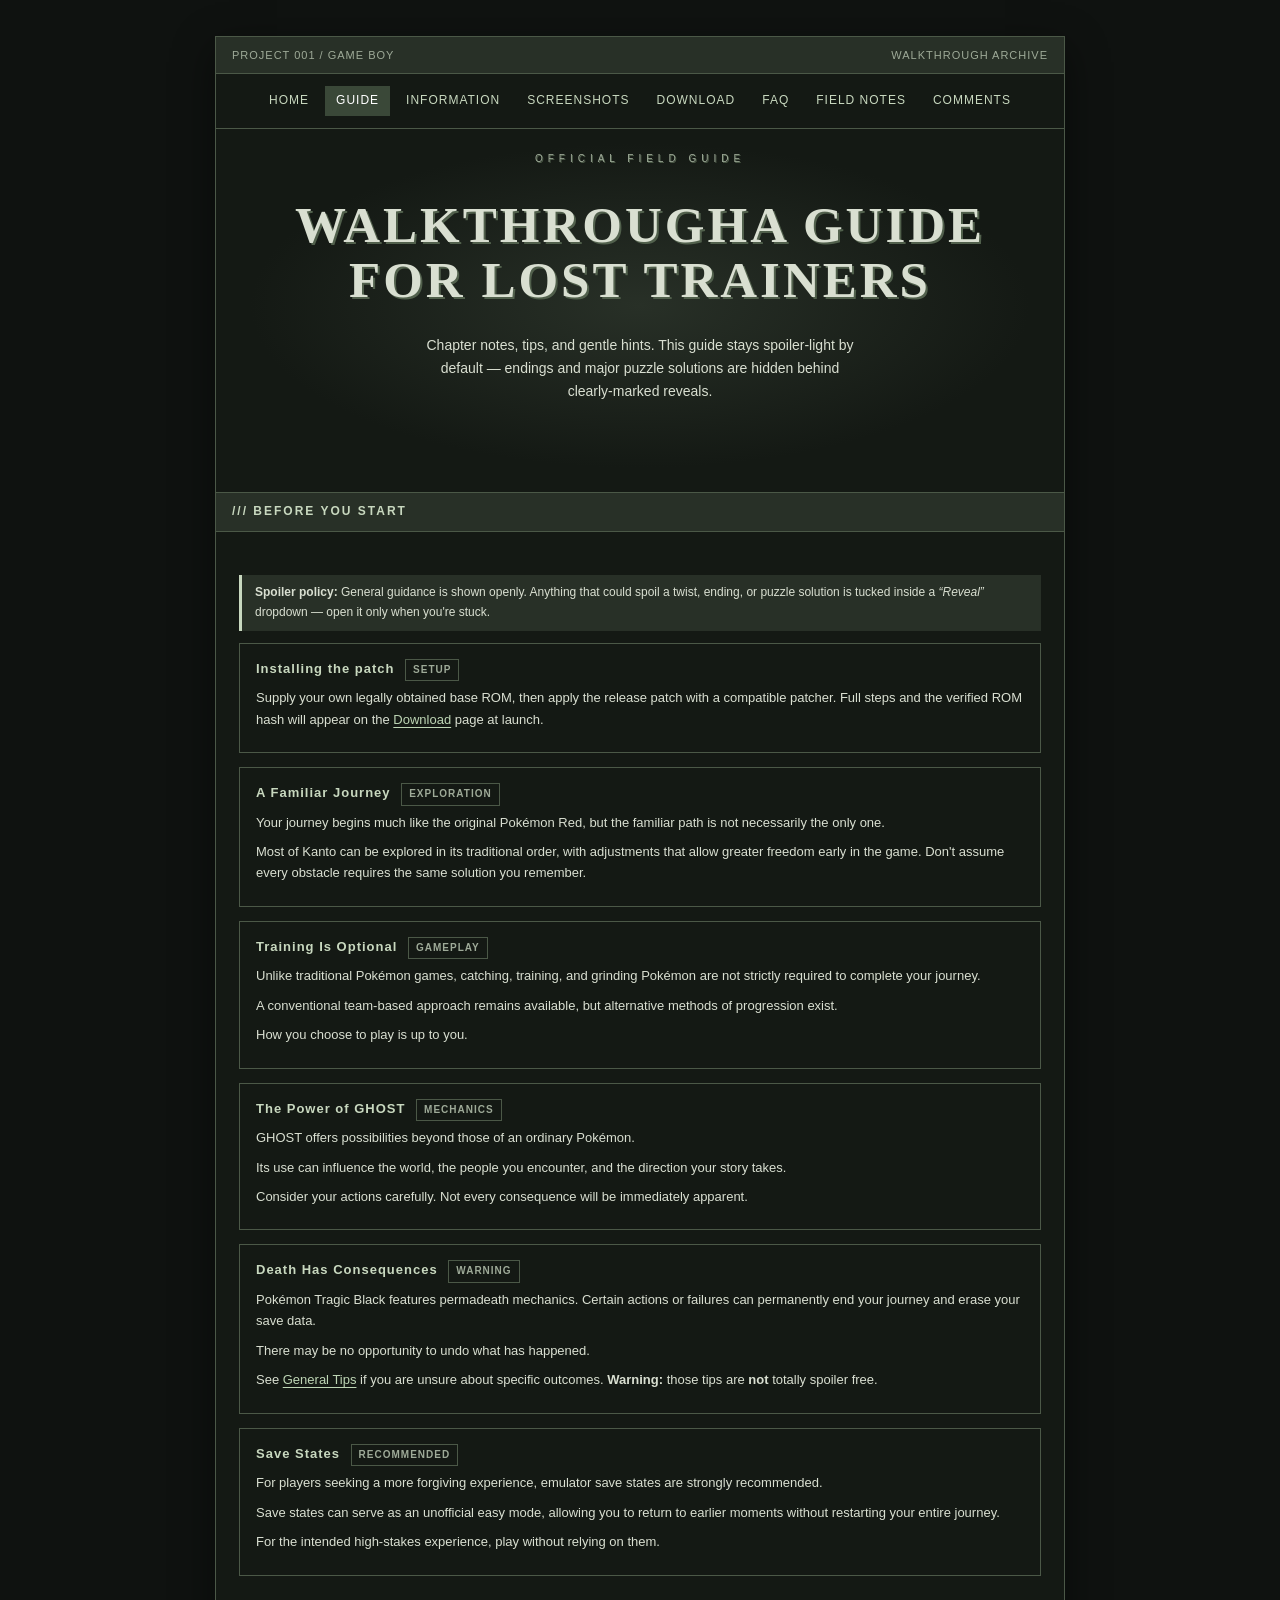
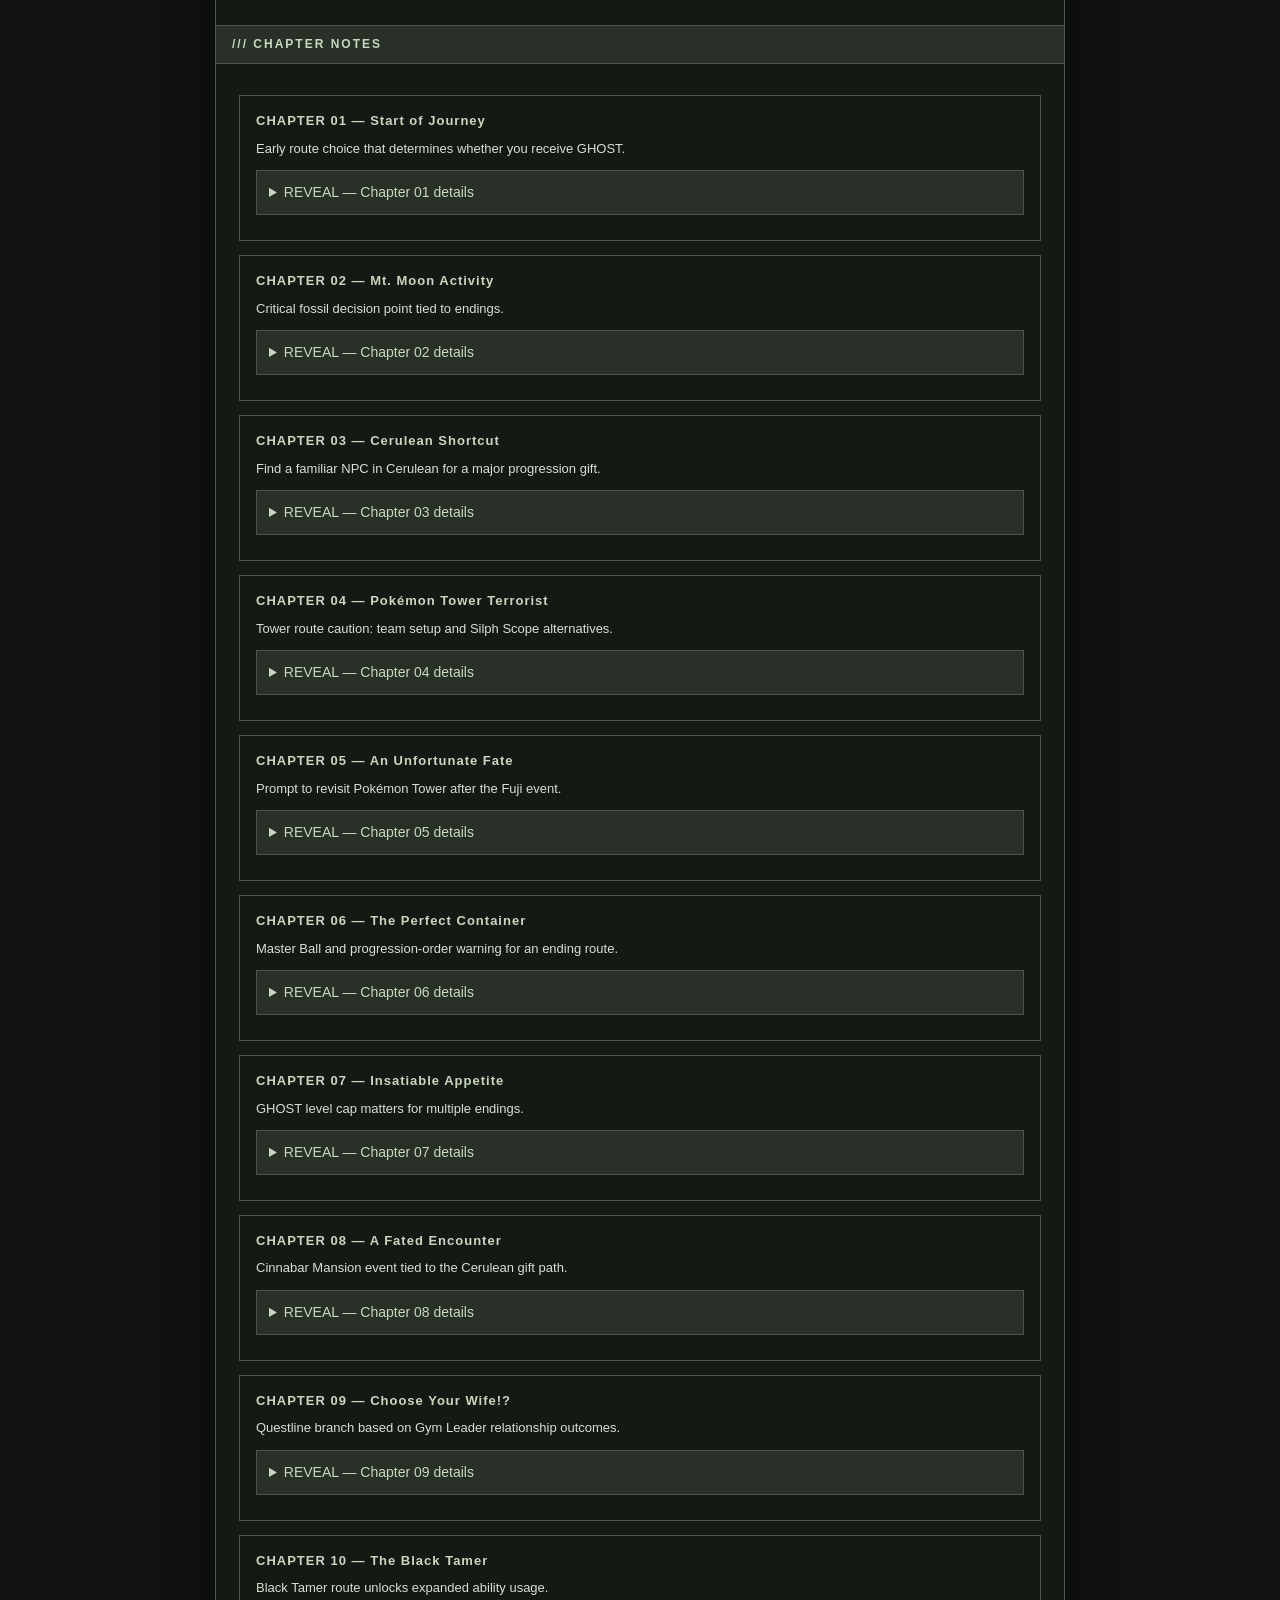
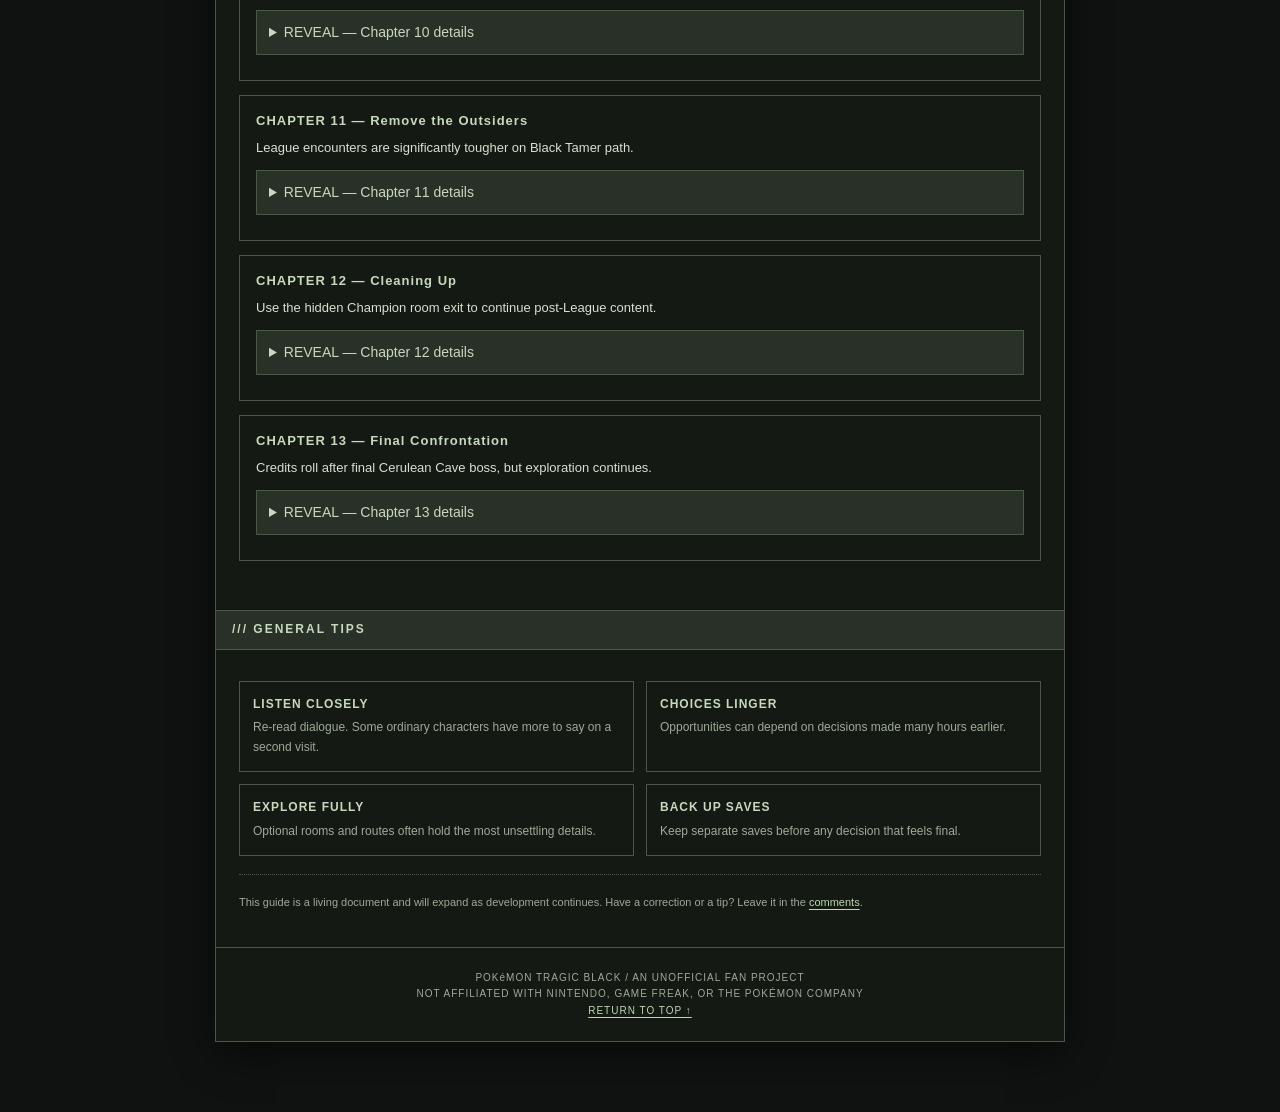
==== guide.html @ a32baa91 "Restore spoiler-tab structure in chapter notes - Keep chapter titles and brief summaries visible - M" ====
<!doctype html>
<html lang="en">
<head>
  <meta charset="utf-8">
  <meta name="viewport" content="width=device-width, initial-scale=1">
  <title>Guide — Pokémon Tragic Black</title>
  <meta name="description" content="Walkthrough and guide for Pokémon Tragic Black — The Creepy Pasta Expansion. Spoiler-light chapter notes, tips, and puzzle hints.">
  <meta name="color-scheme" content="dark">

  <!-- Open Graph / social share -->
  <meta property="og:type" content="article">
  <meta property="og:site_name" content="Pokémon Tragic Black">
  <meta property="og:title" content="Guide — Pokémon Tragic Black">
  <meta property="og:description" content="Walkthrough and guide for Pokémon Tragic Black. Spoiler-light chapter notes, tips, and puzzle hints.">
  <meta property="og:url" content="https://gh0stdigital.github.io/PokemonTragicBlackSite/guide.html">
  <meta property="og:image" content="https://gh0stdigital.github.io/PokemonTragicBlackSite/assets/og-image.png">
  <meta property="og:image:width" content="1200">
  <meta property="og:image:height" content="630">
  <meta name="twitter:card" content="summary_large_image">
  <meta name="twitter:title" content="Guide — Pokémon Tragic Black">
  <meta name="twitter:description" content="Walkthrough and guide for Pokémon Tragic Black.">
  <meta name="twitter:image" content="https://gh0stdigital.github.io/PokemonTragicBlackSite/assets/og-image.png">

  <link rel="icon" href="assets/favicon.svg" type="image/svg+xml">
  <link rel="stylesheet" href="css/styles.css">
</head>
<body>
  <a class="skip-link" href="#main">Skip to content</a>

  <main class="shell" id="top">
    <div class="top">
      <span>PROJECT 001 / GAME BOY</span>
      <span>WALKTHROUGH ARCHIVE</span>
    </div>

    <nav class="nav" aria-label="Main navigation">
      <a href="index.html">HOME</a>
      <a href="guide.html" class="active" aria-current="page">GUIDE</a>
      <a href="index.html#about">INFORMATION</a>
      <a href="index.html#screens">SCREENSHOTS</a>
      <a href="index.html#download">DOWNLOAD</a>
      <a href="index.html#faq">FAQ</a>
      <a href="index.html#field-notes">FIELD NOTES</a>
      <a href="index.html#comments">COMMENTS</a>
    </nav>

    <div id="main">
      <header class="hero">
        <div class="eyebrow">OFFICIAL FIELD GUIDE</div>
        <h1>WALKTHROUGH<span>A GUIDE FOR LOST TRAINERS</span></h1>
        <p>Chapter notes, tips, and gentle hints. This guide stays spoiler-light by default — endings and major puzzle solutions are hidden behind clearly-marked reveals.</p>
      </header>

      <section id="before-you-start" aria-labelledby="bys-h">
        <h2 class="section-heading" id="bys-h">/// BEFORE YOU START</h2>
        <div class="content">
          <p class="warning"><strong>Spoiler policy:</strong> General guidance is shown openly. Anything that could spoil a twist, ending, or puzzle solution is tucked inside a <em>“Reveal”</em> dropdown — open it only when you're stuck.</p>
          <div class="guide-step">
            <h3>Installing the patch <span class="badge">SETUP</span></h3>
            <p>Supply your own legally obtained base ROM, then apply the release patch with a compatible patcher. Full steps and the verified ROM hash will appear on the <a href="index.html#download">Download</a> page at launch.</p>
          </div>
          <div class="guide-step">
            <h3>A Familiar Journey <span class="badge">EXPLORATION</span></h3>
            <p>Your journey begins much like the original Pokémon Red, but the familiar path is not necessarily the only one.</p>
            <p>Most of Kanto can be explored in its traditional order, with adjustments that allow greater freedom early in the game. Don't assume every obstacle requires the same solution you remember.</p>
          </div>
          <div class="guide-step">
            <h3>Training Is Optional <span class="badge">GAMEPLAY</span></h3>
            <p>Unlike traditional Pokémon games, catching, training, and grinding Pokémon are not strictly required to complete your journey.</p>
            <p>A conventional team-based approach remains available, but alternative methods of progression exist.</p>
            <p>How you choose to play is up to you.</p>
          </div>
          <div class="guide-step">
            <h3>The Power of GHOST <span class="badge">MECHANICS</span></h3>
            <p>GHOST offers possibilities beyond those of an ordinary Pokémon.</p>
            <p>Its use can influence the world, the people you encounter, and the direction your story takes.</p>
            <p>Consider your actions carefully. Not every consequence will be immediately apparent.</p>
          </div>
          <div class="guide-step">
            <h3>Death Has Consequences <span class="badge">WARNING</span></h3>
            <p>Pokémon Tragic Black features permadeath mechanics. Certain actions or failures can permanently end your journey and erase your save data.</p>
            <p>There may be no opportunity to undo what has happened.</p>
            <p>See <a href="#tips">General Tips</a> if you are unsure about specific outcomes. <strong>Warning:</strong> those tips are <strong>not</strong> totally spoiler free.</p>
          </div>
          <div class="guide-step">
            <h3>Save States <span class="badge">RECOMMENDED</span></h3>
            <p>For players seeking a more forgiving experience, emulator save states are strongly recommended.</p>
            <p>Save states can serve as an unofficial easy mode, allowing you to return to earlier moments without restarting your entire journey.</p>
            <p>For the intended high-stakes experience, play without relying on them.</p>
          </div>
        </div>
      </section>

      <section id="chapters" aria-labelledby="chapters-h">
        <h2 class="section-heading" id="chapters-h">/// CHAPTER NOTES</h2>
        <div class="content">
          <div class="guide-step">
            <h3>CHAPTER 01 — Start of Journey</h3>
            <p class="muted">Early route choice that determines whether you receive GHOST.</p>
            <details class="spoiler">
              <summary>REVEAL — Chapter 01 details</summary>
              <p>At the start of your journey, when you initially leave your home, you will be approached by a gentleman NPC who will present you with a question. Answer with the first response if you wish to acquire GHOST, this ROM hack's core mechanic.</p>
              <p>Choosing the other option will result in not receiving GHOST, and the game will play more like the vanilla game (however, this doesn't mean it's the last time you may see him). It is recommended that you take the GHOST path for the strongest intended experience.</p>
            </details>
          </div>
          <div class="guide-step">
            <h3>CHAPTER 02 — Mt. Moon Activity</h3>
            <p class="muted">Critical fossil decision point tied to endings.</p>
            <details class="spoiler">
              <summary>REVEAL — Chapter 02 details</summary>
              <p>At Mt. Moon, when you battle the scientist guarding the Pokémon fossils, it is highly recommended that you use GHOST to ensure you can claim both the Dome and Helix Fossils. Failing to do so will lock the player out of one of the game's most interesting endings.</p>
            </details>
          </div>
          <div class="guide-step">
            <h3>CHAPTER 03 — Cerulean Shortcut</h3>
            <p class="muted">Find a familiar NPC in Cerulean for a major progression gift.</p>
            <details class="spoiler">
              <summary>REVEAL — Chapter 03 details</summary>
              <p>When you arrive in Cerulean, you should visit all the homes to find a familiar NPC who, when talked to, will award the player with something very useful for getting through the game more quickly. It is also a requirement for one of the endings.</p>
            </details>
          </div>
          <div class="guide-step">
            <h3>CHAPTER 04 — Pokémon Tower Terrorist</h3>
            <p class="muted">Tower route caution: team setup and Silph Scope alternatives.</p>
            <details class="spoiler">
              <summary>REVEAL — Chapter 04 details</summary>
              <p>When going through Pokémon Tower, it is recommended that you have other Pokémon besides GHOST. If you received the gift from the NPC in Cerulean, then you won't have to worry about this, and you can even complete Pokémon Tower without the Silph Scope.</p>
            </details>
          </div>
          <div class="guide-step">
            <h3>CHAPTER 05 — An Unfortunate Fate</h3>
            <p class="muted">Prompt to revisit Pokémon Tower after the Fuji event.</p>
            <details class="spoiler">
              <summary>REVEAL — Chapter 05 details</summary>
              <p>After clearing Pokémon Tower and saving Fuji, he will mention that you may want to revisit the tower to meet someone else, so it may be worth your time to do so right away.</p>
            </details>
          </div>
          <div class="guide-step">
            <h3>CHAPTER 06 — The Perfect Container</h3>
            <p class="muted">Master Ball and progression-order warning for an ending route.</p>
            <details class="spoiler">
              <summary>REVEAL — Chapter 06 details</summary>
              <p>The Master Ball is precious and is also used for a key questline for one of the endings, so be sure to hold on to it. You will know when.</p>
              <p>Silph Co. can be completed early if you received the gift from Cerulean and cleared Pokémon Tower first. You can skip the Game Corner Rocket Hideout entirely this way.</p>
            </details>
          </div>
          <div class="guide-step">
            <h3>CHAPTER 07 — Insatiable Appetite</h3>
            <p class="muted">GHOST level cap matters for multiple endings.</p>
            <details class="spoiler">
              <summary>REVEAL — Chapter 07 details</summary>
              <p>GHOST's max level is 50, and reaching it is a requirement for several endings. This can be done relatively quickly, depending on how much you use GHOST.</p>
            </details>
          </div>
          <div class="guide-step">
            <h3>CHAPTER 08 — A Fated Encounter</h3>
            <p class="muted">Cinnabar Mansion event tied to the Cerulean gift path.</p>
            <details class="spoiler">
              <summary>REVEAL — Chapter 08 details</summary>
              <p>Be sure to visit the Pokémon Mansion on Cinnabar Island to meet an old friend, but only if you received the gift in Cerulean.</p>
            </details>
          </div>
          <div class="guide-step">
            <h3>CHAPTER 09 — Choose Your Wife!?</h3>
            <p class="muted">Questline branch based on Gym Leader relationship outcomes.</p>
            <details class="spoiler">
              <summary>REVEAL — Chapter 09 details</summary>
              <p>There is a part of a questline that requires you to choose one of the female Gym Leaders as a partner. They must have been left alive and must not dislike you for your actions (maybe don't hurt the Gym members). Later, you can choose one to be your partner.</p>
            </details>
          </div>
          <div class="guide-step">
            <h3>CHAPTER 10 — The Black Tamer</h3>
            <p class="muted">Black Tamer route unlocks expanded ability usage.</p>
            <details class="spoiler">
              <summary>REVEAL — Chapter 10 details</summary>
              <p>If you have completed the ritual and become the Black Tamer, you will have access to a series of abilities that can be used both in and outside of battle. See General Tips for further explanation of them.</p>
            </details>
          </div>
          <div class="guide-step">
            <h3>CHAPTER 11 — Remove the Outsiders</h3>
            <p class="muted">League encounters are significantly tougher on Black Tamer path.</p>
            <details class="spoiler">
              <summary>REVEAL — Chapter 11 details</summary>
              <p>When facing the Pokémon League, you may notice very quickly that it's not as simple as many of your previous battles have been if you are on the Black Tamer route. However, you should be well-equipped to deal with them if you prepared a little after the ritual.</p>
            </details>
          </div>
          <div class="guide-step">
            <h3>CHAPTER 12 — Cleaning Up</h3>
            <p class="muted">Use the hidden Champion room exit to continue post-League content.</p>
            <details class="spoiler">
              <summary>REVEAL — Chapter 12 details</summary>
              <p>After defeating the Pokémon League, there is a hidden door exit at the top-left of the Champion's room. Use it to exit.</p>
            </details>
          </div>
          <div class="guide-step">
            <h3>CHAPTER 13 — Final Confrontation</h3>
            <p class="muted">Credits roll after final Cerulean Cave boss, but exploration continues.</p>
            <details class="spoiler">
              <summary>REVEAL — Chapter 13 details</summary>
              <p>After you defeat the last boss in Cerulean Cave, the credits will roll, and you can still reload your last save to explore and find more secrets.</p>
            </details>
          </div>
        </div>
      </section>

      <section id="tips" aria-labelledby="tips-h">
        <h2 class="section-heading" id="tips-h">/// GENERAL TIPS</h2>
        <div class="content">
          <div class="archive">
            <div class="note"><h3>LISTEN CLOSELY</h3><p>Re-read dialogue. Some ordinary characters have more to say on a second visit.</p></div>
            <div class="note"><h3>CHOICES LINGER</h3><p>Opportunities can depend on decisions made many hours earlier.</p></div>
            <div class="note"><h3>EXPLORE FULLY</h3><p>Optional rooms and routes often hold the most unsettling details.</p></div>
            <div class="note"><h3>BACK UP SAVES</h3><p>Keep separate saves before any decision that feels final.</p></div>
          </div>
          <hr class="sep">
          <p class="micro">This guide is a living document and will expand as development continues. Have a correction or a tip? Leave it in the <a href="index.html#comments">comments</a>.</p>
        </div>
      </section>
    </div>

    <footer class="footer">
      POKéMON TRAGIC BLACK / AN UNOFFICIAL FAN PROJECT<br>
      NOT AFFILIATED WITH NINTENDO, GAME FREAK, OR THE POKÉMON COMPANY<br>
      <a href="#top">RETURN TO TOP ↑</a>
    </footer>
  </main>

  <script src="js/main.js"></script>
</body>
</html>
---- css/styles.css ----
/* ==========================================================================
   Pokémon Tragic Black — The Creepy Pasta Expansion
   Main stylesheet
   --------------------------------------------------------------------------
   Sections:
     1.  Theme tokens (:root CSS variables)
     2.  Base / reset
     3.  Layout shell
     4.  Navigation
     5.  Hero
     6.  Section headings + content
     7.  Components (facts, screenshots, notes, spoilers, download, faq)
     8.  Comments
     9.  Footer
     10. Utilities
     11. Accessibility helpers
     12. Responsive
     13. Reduced motion
   ========================================================================== */

/* 1. Theme tokens --------------------------------------------------------- */
:root {
  --bg: #0f1210;
  --pane: #141914;
  --header: #283027;
  --line: #4b5847;
  --text: #d9dfd1;
  --muted: #9eaa98;
  --accent: #c8d8bf;
  --accent-strong: #d4dec9;
  --link: #bed6b5;
  --nav-hover-bg: #3a4838;
  --scanline: #ffffff11;
  --radius: 0;
  --maxw: 850px;
}

/* 2. Base / reset --------------------------------------------------------- */
* { box-sizing: border-box; }

html { scroll-behavior: smooth; }

body {
  margin: 0;
  background: var(--bg);
  color: var(--text);
  font: 14px/1.65 Verdana, Geneva, sans-serif;
  background-image: linear-gradient(90deg, transparent 49.8%, var(--scanline) 50%, transparent 50.2%);
  background-size: 6px 6px;
  overflow-x: hidden;
  overflow-wrap: break-word;
}

a { color: var(--link); text-underline-offset: 3px; }

button { font: inherit; cursor: pointer; }

img, svg { max-width: 100%; }

/* 3. Layout shell --------------------------------------------------------- */
.shell {
  width: min(var(--maxw), calc(100% - 26px));
  margin: 36px auto 70px;
  border: 1px solid var(--line);
  background: var(--pane);
  box-shadow: 0 12px 40px #0007;
}

.top {
  display: flex;
  justify-content: space-between;
  gap: 12px;
  padding: 9px 16px;
  background: var(--header);
  border-bottom: 1px solid var(--line);
  font-size: 11px;
  color: var(--muted);
  letter-spacing: 1px;
}

/* 4. Navigation ----------------------------------------------------------- */
.nav {
  display: flex;
  align-items: center;
  justify-content: center;
  flex-wrap: wrap;
  gap: 5px;
  padding: 12px;
  border-bottom: 1px solid var(--line);
}

.nav a {
  color: var(--accent);
  text-decoration: none;
  padding: 5px 11px;
  font-size: 12px;
  letter-spacing: 1px;
}

.nav a:hover,
.nav a:focus-visible,
.nav a.active {
  background: var(--nav-hover-bg);
  color: #fff;
}

.nav .spacer { flex: 1 1 100%; height: 0; }

/* 5. Hero ----------------------------------------------------------------- */
.hero {
  position: relative;
  text-align: center;
  padding: 65px 20px 55px;
  background: radial-gradient(ellipse at center, var(--header) 0%, transparent 65%);
}

.eyebrow {
  font: 10px Verdana, sans-serif;
  letter-spacing: 5px;
  color: var(--muted);
  margin: 0;
  position: absolute;
  left: 50%;
  top: 24px;
  transform: translateX(-50%);
  white-space: nowrap;
  text-shadow: 1px 1px #51604c;
}

.hero-media {
  --shot-gap: 108px;
  --shot-up: 28px;
  width: min(720px, 100%);
  margin: 40px auto 12px;
  position: relative;
  min-height: 182px;
}

.ghost-anchor {
  position: absolute;
  left: 50%;
  top: 57%;
  transform: translate(-50%, -50%);
}

.hero-mini-shot {
  position: absolute;
  top: 0;
  width: 176px;
  border: 3px solid #4d584a;
  background: #aab9a0;
  overflow: hidden;
  box-shadow: 0 0 0 1px #2d372c inset;
}

.hero-mini-shot-left {
  left: calc(50% - var(--shot-gap));
  transform: translate(-100%, calc(-1 * var(--shot-up)));
}

.hero-mini-shot-right {
  left: calc(50% + var(--shot-gap));
  transform: translate(0, calc(-1 * var(--shot-up)));
}

.hero-mini-shot img {
  width: 100%;
  height: auto;
  display: block;
  image-rendering: auto;
}

.ghost {
  width: 104px;
  height: auto;
  margin: 0;
  display: block;
  image-rendering: pixelated;
  filter: drop-shadow(0 0 12px #becab42b);
  animation: float 3.5s ease-in-out infinite;
}

@keyframes float { 50% { transform: translateY(-6px); } }

h1 {
  font: bold clamp(30px, 6vw, 51px)/1.08 Georgia, serif;
  letter-spacing: 3px;
  margin: 4px 0 12px;
  color: var(--text);
  text-shadow: 2px 2px #51604c;
  overflow-wrap: break-word;
}

h1 .title-sub {
  display: block;
  font: 12px Verdana, sans-serif;
  letter-spacing: 5px;
  color: var(--muted);
  margin-top: 15px;
}

h1 .word-black {
  color: #121712;
  background: var(--accent-strong);
  padding: 0 .14em;
  text-shadow: none;
}

.hero p { margin: 26px auto 24px; max-width: 440px; color: var(--text); }

.cta {
  display: inline-block;
  background: var(--accent-strong);
  color: #182016;
  text-decoration: none;
  border: 1px solid #eff5ea;
  padding: 10px 24px;
  font-weight: bold;
  letter-spacing: 1px;
  font-size: 12px;
}

.cta:hover,
.cta:focus-visible { background: #fff; }

.small { font-size: 11px; color: var(--muted); margin-top: 11px; }

/* 6. Section headings + content ------------------------------------------ */
.section-heading {
  background: var(--header);
  color: var(--accent);
  font-weight: bold;
  letter-spacing: 2px;
  font-size: 12px;
  padding: 9px 16px;
  border-top: 1px solid var(--line);
  border-bottom: 1px solid var(--line);
  scroll-margin-top: 10px;
}

.content { padding: 21px 23px 25px; }

.twocol { display: grid; grid-template-columns: 1.7fr 1fr; gap: 28px; }

/* 7. Components ----------------------------------------------------------- */
.fact { font-size: 12px; color: var(--muted); border-bottom: 1px dotted var(--line); padding: 6px 0; }
.fact strong { color: var(--text); }

.shots { display: grid; grid-template-columns: repeat(3, 1fr); gap: 12px; }

.shot {
  background: #aab9a0;
  aspect-ratio: 1.15;
  border: 5px solid #4d584a;
  display: grid;
  place-items: center;
  overflow: hidden;
  position: relative;
  color: #30402e;
  text-align: center;
}

.shot svg { width: 100%; height: 100%; image-rendering: pixelated; }
.shot img { width: 100%; height: 100%; object-fit: cover; image-rendering: pixelated; display: block; }

.shot-label { font-size: 11px; text-align: center; color: var(--muted); margin-top: 4px; }

.archive { display: grid; grid-template-columns: 1fr 1fr; gap: 12px; }

.note { background: var(--pane); border: 1px solid var(--line); padding: 13px; }
.note h3 { font-size: 12px; margin: 0 0 4px; color: var(--accent); letter-spacing: 1px; }
.note p { font-size: 12px; color: var(--muted); margin: 0; }

.spoiler { margin: 11px 0; border: 1px solid var(--line); }
.spoiler summary { cursor: pointer; padding: 10px 12px; background: var(--header); color: var(--accent); }
.spoiler summary:focus-visible { outline: 2px solid var(--accent); outline-offset: -2px; }
.spoiler p { padding: 0 13px 12px; font-size: 12px; color: var(--muted); }

.warning {
  border-left: 3px solid var(--accent);
  padding: 8px 13px;
  background: var(--header);
  font-size: 12px;
}

.download-state {
  display: flex;
  align-items: center;
  justify-content: space-between;
  gap: 15px;
  flex-wrap: wrap;
  border: 1px solid var(--line);
  padding: 16px;
  background: var(--pane);
}

.disabled {
  opacity: .55;
  cursor: not-allowed;
  border: 1px solid var(--muted);
  padding: 9px 15px;
  color: #182016;
  background: var(--accent);
  font-weight: bold;
}

.micro { font-size: 11px; color: var(--muted); }

.sep { border: 0; border-top: 1px dotted var(--line); margin: 18px 0; }

/* FAQ accordion (reuses .spoiler visuals via .faq-item) */
.faq-item { margin: 9px 0; border: 1px solid var(--line); }
.faq-item summary { cursor: pointer; padding: 11px 13px; background: var(--header); color: var(--accent); font-weight: bold; font-size: 12px; letter-spacing: .5px; }
.faq-item summary:focus-visible { outline: 2px solid var(--accent); outline-offset: -2px; }
.faq-item .faq-body { padding: 0 13px 13px; font-size: 12px; color: var(--muted); }
.faq-item[open] summary { border-bottom: 1px solid var(--line); }

/* Guide page specifics */
.guide-step { border: 1px solid var(--line); padding: 14px 16px; margin: 0 0 14px; background: var(--pane); }
.guide-step h3 { margin: 0 0 6px; font-size: 13px; color: var(--accent); letter-spacing: 1px; }
.guide-step p { margin: 0 0 8px; font-size: 13px; color: var(--text); }
.badge { display: inline-block; font-size: 10px; letter-spacing: 1px; padding: 2px 7px; border: 1px solid var(--line); color: var(--muted); margin-left: 6px; }

/* 8. Comments ------------------------------------------------------------- */
.comments { padding: 21px 23px 28px; }
.comments .giscus { margin-top: 8px; }
.comments-fallback { font-size: 12px; color: var(--muted); border: 1px dashed var(--line); padding: 13px; }

/* 9. Footer --------------------------------------------------------------- */
.footer {
  text-align: center;
  padding: 22px;
  font-size: 10px;
  letter-spacing: 1px;
  color: var(--muted);
  border-top: 1px solid var(--line);
}

/* 10. Utilities ----------------------------------------------------------- */
.muted { color: var(--muted); }
.center { text-align: center; }

/* 11. Accessibility helpers ---------------------------------------------- */
.skip-link {
  position: absolute;
  left: -9999px;
  top: 0;
  background: var(--accent-strong);
  color: #182016;
  padding: 8px 14px;
  z-index: 100;
  font-weight: bold;
}
.skip-link:focus {
  left: 8px;
  top: 18px;
}

:focus-visible { outline: 2px solid var(--accent); outline-offset: 2px; }

/* 12. Responsive ---------------------------------------------------------- */
@media (max-width: 620px) {
  .shell { margin: 10px auto 35px; }
  .hero { padding: 44px 12px 37px; }
  .eyebrow {
    top: 8px;
    letter-spacing: 3px;
  }
  .hero-media {
    --shot-gap: 71px;
    --shot-up: 16px;
    margin-top: 30px;
    min-height: 136px;
  }
  .hero-mini-shot { width: 106px; border-width: 2px; }
  .ghost { width: 88px; }
  h1 { letter-spacing: 1px; }
  h1 .title-sub { letter-spacing: 3px; }
  .twocol,
  .archive { grid-template-columns: 1fr; }
  .shots { grid-template-columns: repeat(2, 1fr); gap: 8px; }
  .shot { border-width: 3px; }
  .content,
  .comments { padding: 18px 15px; }
  .nav { gap: 3px; padding: 10px 8px; }
  .nav a { font-size: 11px; padding: 5px 7px; }
  .section-heading { letter-spacing: 1px; font-size: 11px; }
  .top { font-size: 10px; padding: 8px 12px; }
  .download-state { flex-direction: column; align-items: stretch; text-align: center; }
}

@media (max-width: 380px) {
  .hero-mini-shot { display: none; }
  .hero-strip { width: auto; }
  .hero-media {
    --shot-gap: 53px;
    --shot-up: 12px;
    margin-top: 28px;
    min-height: 116px;
  }
  .hero-mini-shot { width: 90px; }
  .ghost { width: 80px; }
  .shots { grid-template-columns: 1fr; }
}

/* 13. Reduced motion ------------------------------------------------------ */
@media (prefers-reduced-motion: reduce) {
  html { scroll-behavior: auto; }
  .ghost { animation: none; }
  * { transition: none !important; }
}
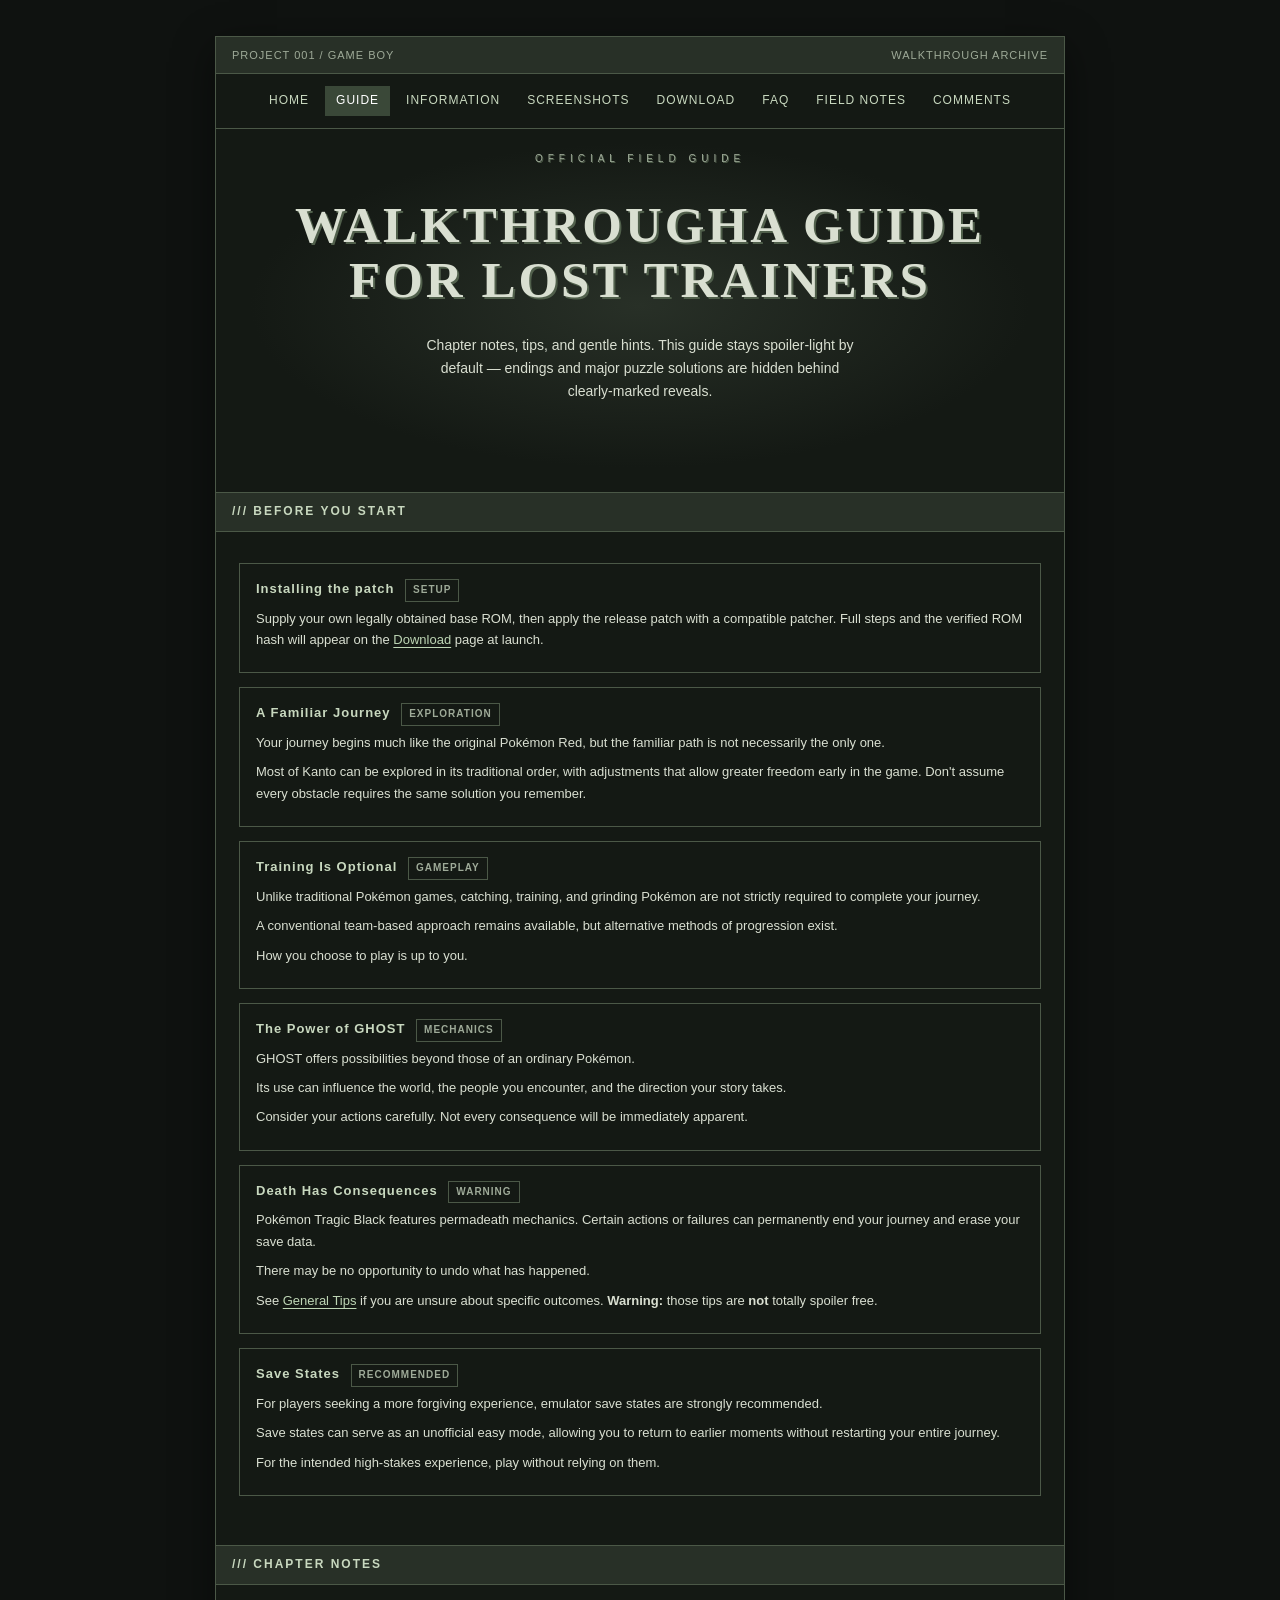
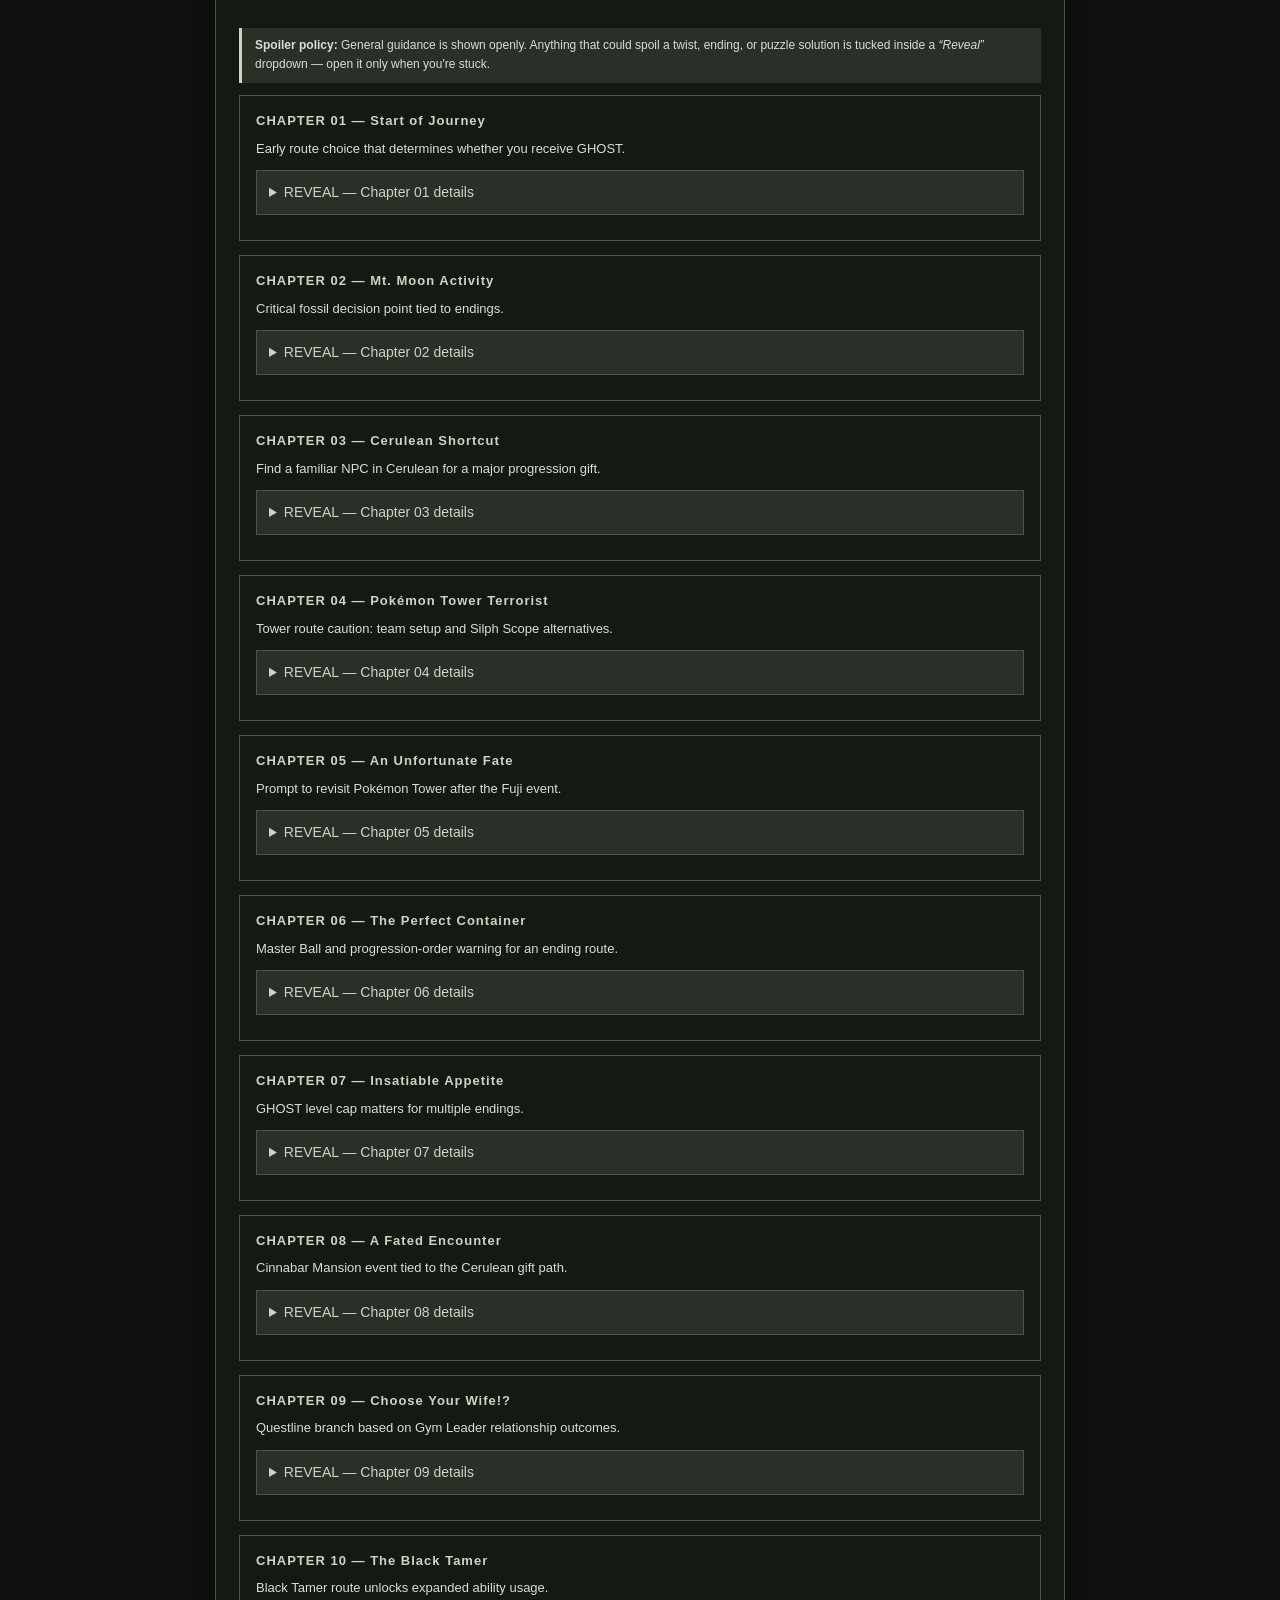
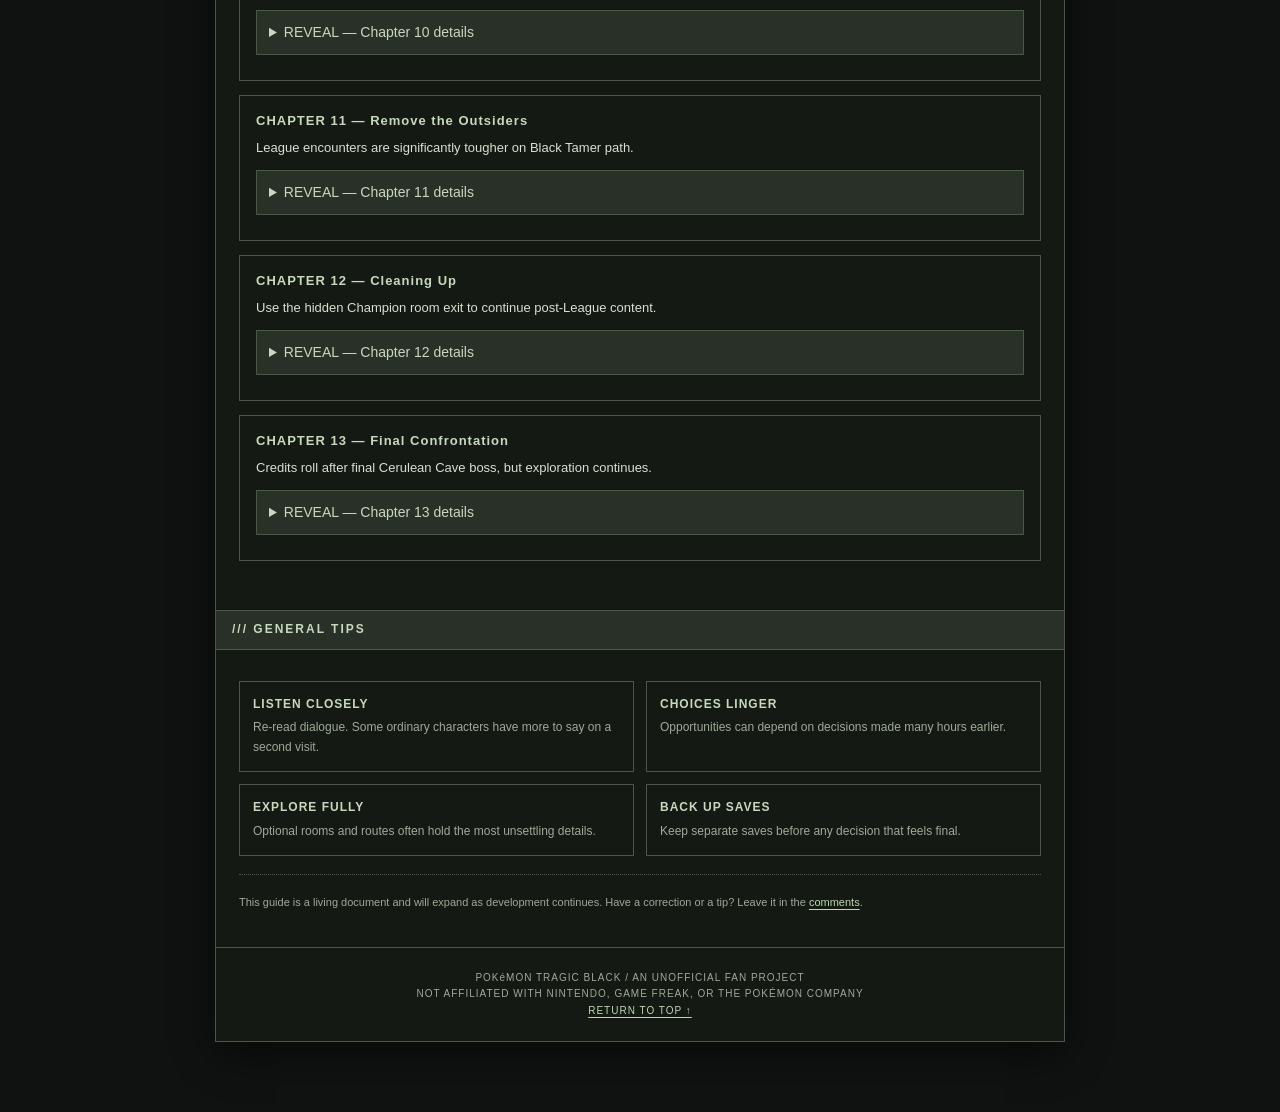
==== commit 89a431a3: "Move spoiler policy into Chapter Notes - Remove spoiler policy notice from Before You Start - Add sp" ====
--- a/guide.html
+++ b/guide.html
@@ -54,7 +54,6 @@
       <section id="before-you-start" aria-labelledby="bys-h">
         <h2 class="section-heading" id="bys-h">/// BEFORE YOU START</h2>
         <div class="content">
-          <p class="warning"><strong>Spoiler policy:</strong> General guidance is shown openly. Anything that could spoil a twist, ending, or puzzle solution is tucked inside a <em>“Reveal”</em> dropdown — open it only when you're stuck.</p>
           <div class="guide-step">
             <h3>Installing the patch <span class="badge">SETUP</span></h3>
             <p>Supply your own legally obtained base ROM, then apply the release patch with a compatible patcher. Full steps and the verified ROM hash will appear on the <a href="index.html#download">Download</a> page at launch.</p>
@@ -94,6 +93,7 @@
       <section id="chapters" aria-labelledby="chapters-h">
         <h2 class="section-heading" id="chapters-h">/// CHAPTER NOTES</h2>
         <div class="content">
+          <p class="warning"><strong>Spoiler policy:</strong> General guidance is shown openly. Anything that could spoil a twist, ending, or puzzle solution is tucked inside a <em>“Reveal”</em> dropdown — open it only when you're stuck.</p>
           <div class="guide-step">
             <h3>CHAPTER 01 — Start of Journey</h3>
             <p class="muted">Early route choice that determines whether you receive GHOST.</p>
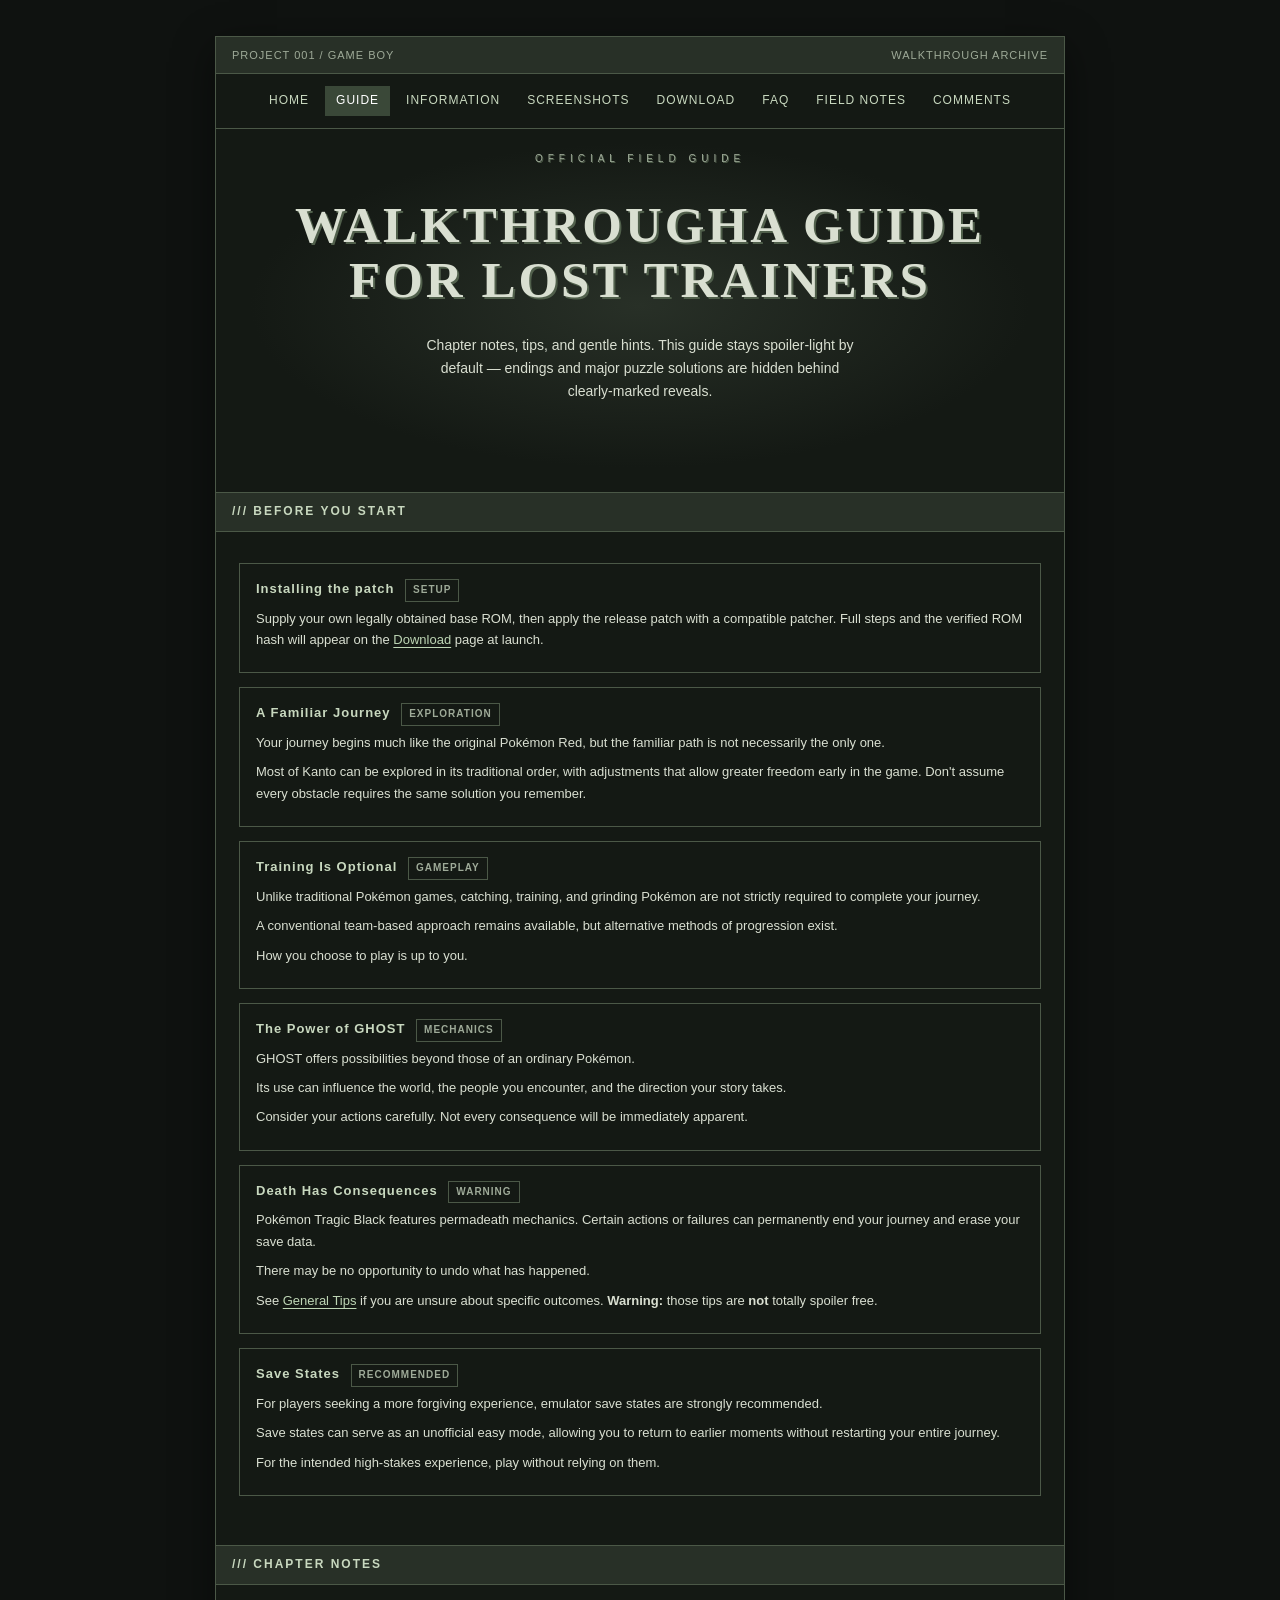
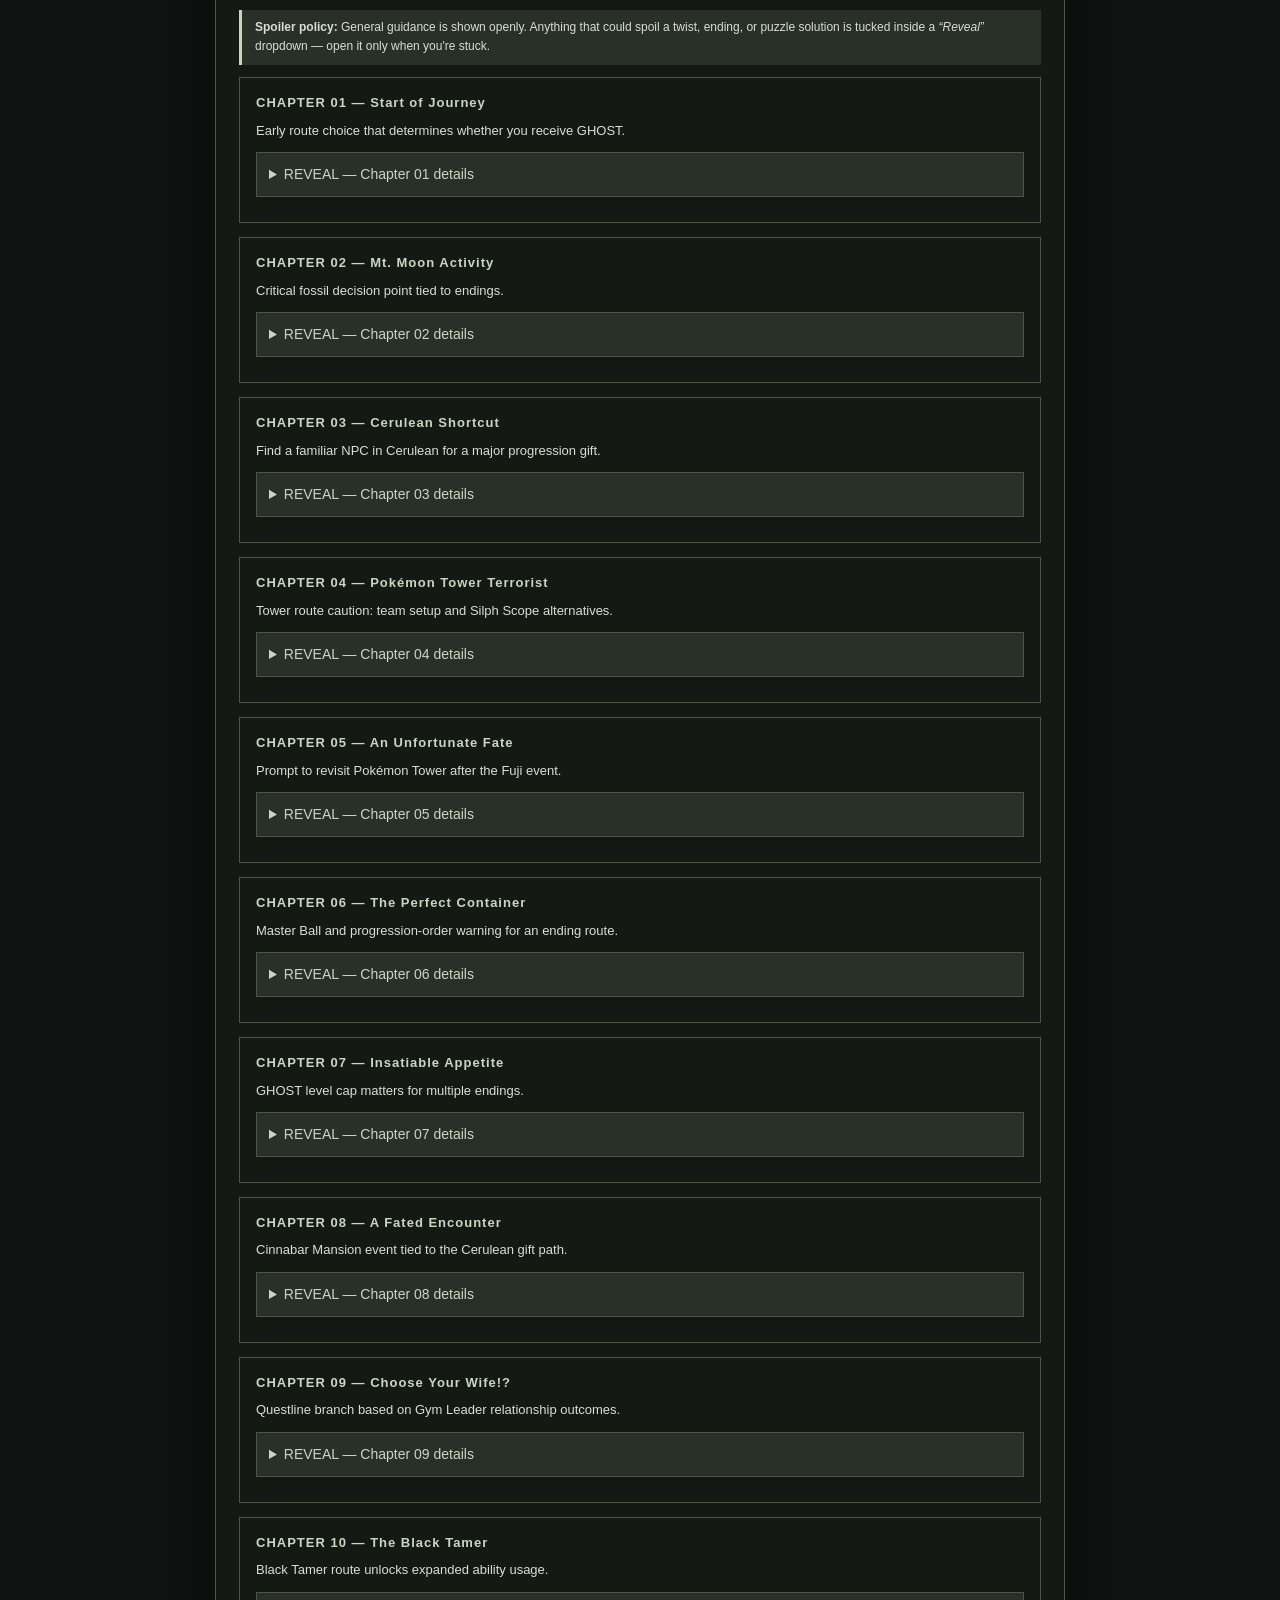
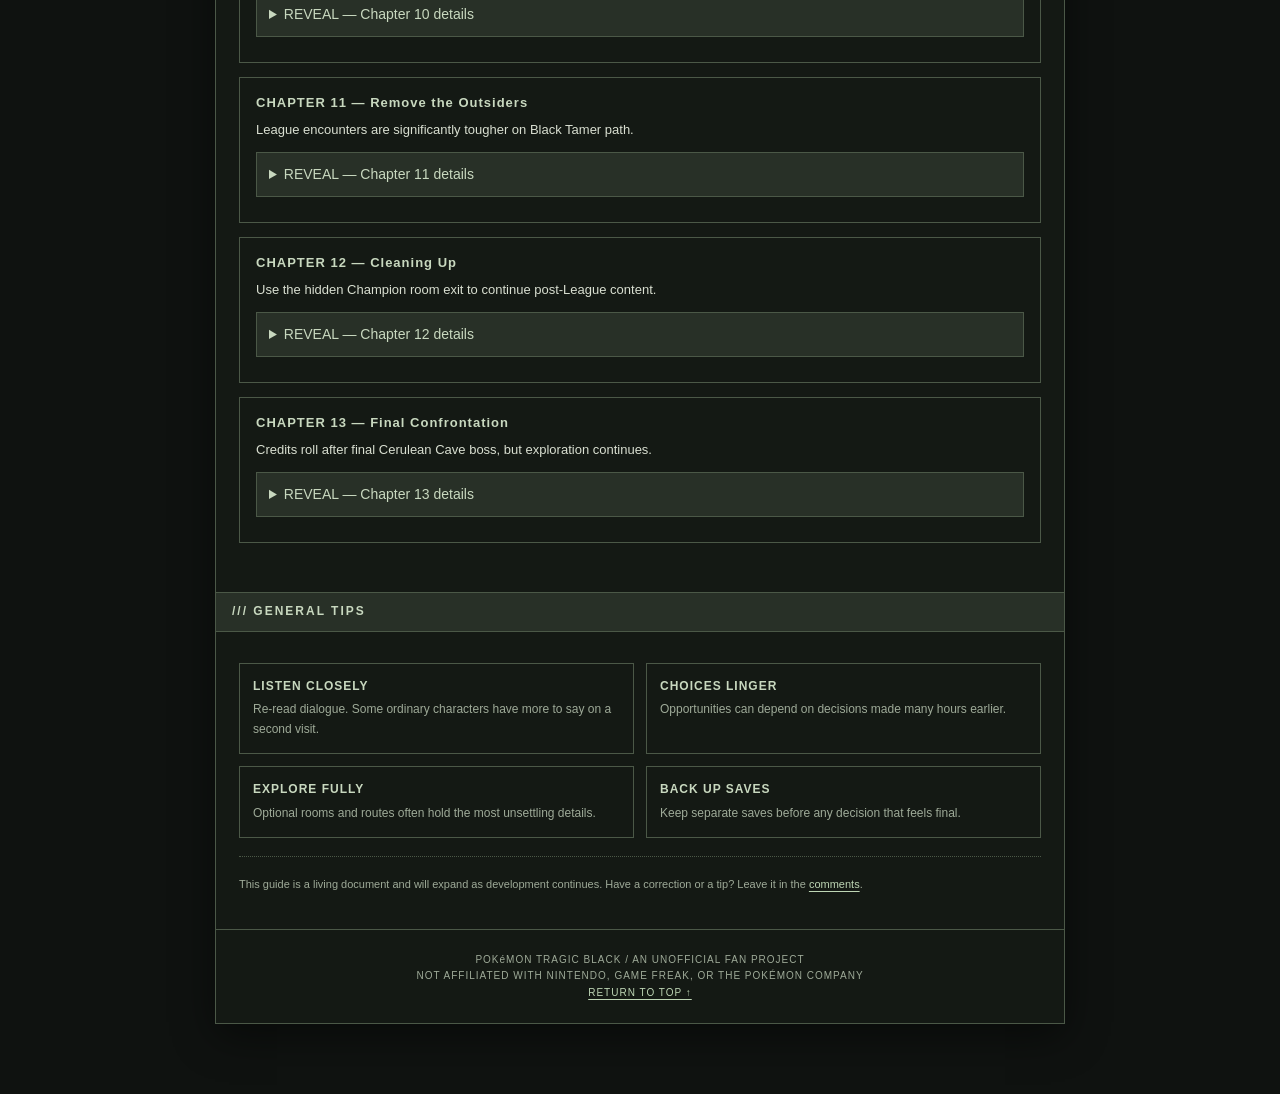
==== commit 4a3096d7: "Nudge chapter spoiler policy higher - Add chapter-specific policy class in guide - Pull spoiler poli" ====
--- a/guide.html
+++ b/guide.html
@@ -93,7 +93,7 @@
       <section id="chapters" aria-labelledby="chapters-h">
         <h2 class="section-heading" id="chapters-h">/// CHAPTER NOTES</h2>
         <div class="content">
-          <p class="warning"><strong>Spoiler policy:</strong> General guidance is shown openly. Anything that could spoil a twist, ending, or puzzle solution is tucked inside a <em>“Reveal”</em> dropdown — open it only when you're stuck.</p>
+          <p class="warning chapter-policy"><strong>Spoiler policy:</strong> General guidance is shown openly. Anything that could spoil a twist, ending, or puzzle solution is tucked inside a <em>“Reveal”</em> dropdown — open it only when you're stuck.</p>
           <div class="guide-step">
             <h3>CHAPTER 01 — Start of Journey</h3>
             <p class="muted">Early route choice that determines whether you receive GHOST.</p>
--- a/css/styles.css
+++ b/css/styles.css
@@ -320,6 +320,7 @@
 .guide-step h3 { margin: 0 0 6px; font-size: 13px; color: var(--accent); letter-spacing: 1px; }
 .guide-step p { margin: 0 0 8px; font-size: 13px; color: var(--text); }
 .badge { display: inline-block; font-size: 10px; letter-spacing: 1px; padding: 2px 7px; border: 1px solid var(--line); color: var(--muted); margin-left: 6px; }
+.chapter-policy { margin: -6px 0 12px; }
 
 /* 8. Comments ------------------------------------------------------------- */
 .comments { padding: 21px 23px 28px; }
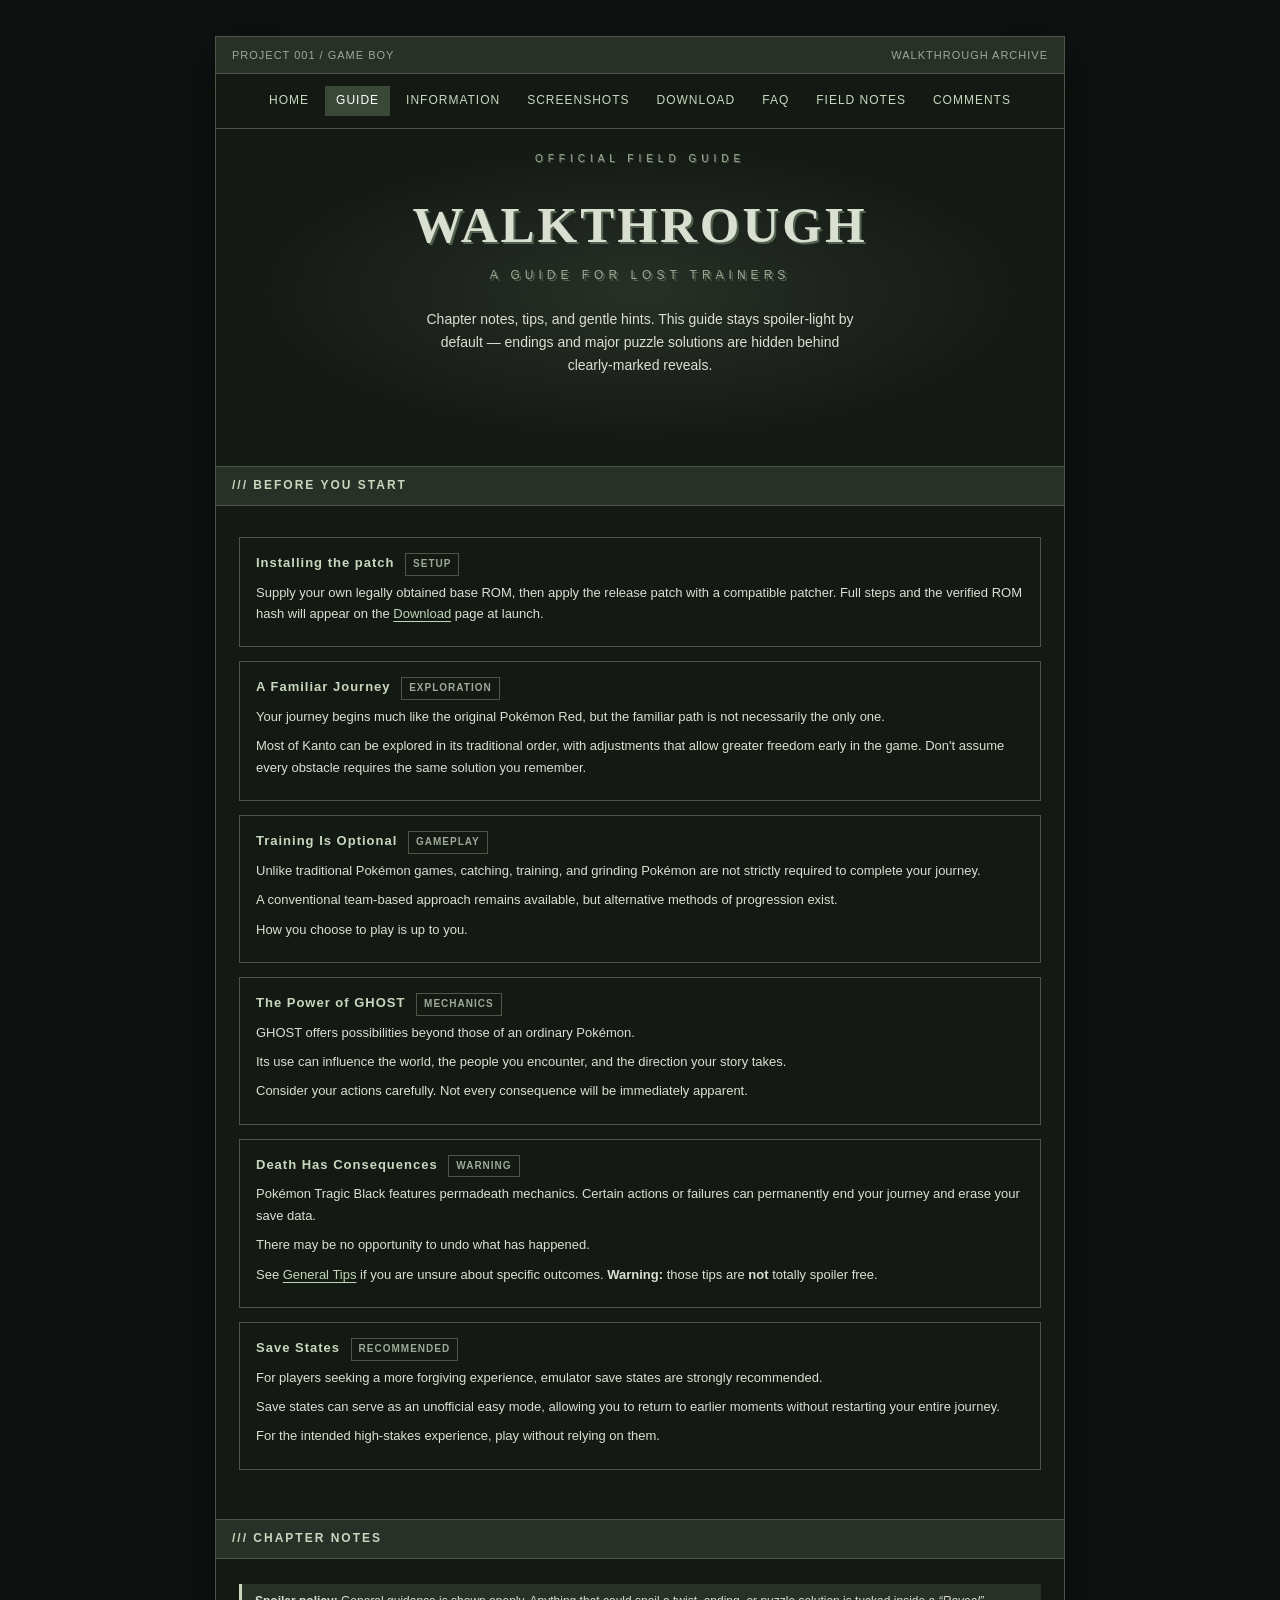
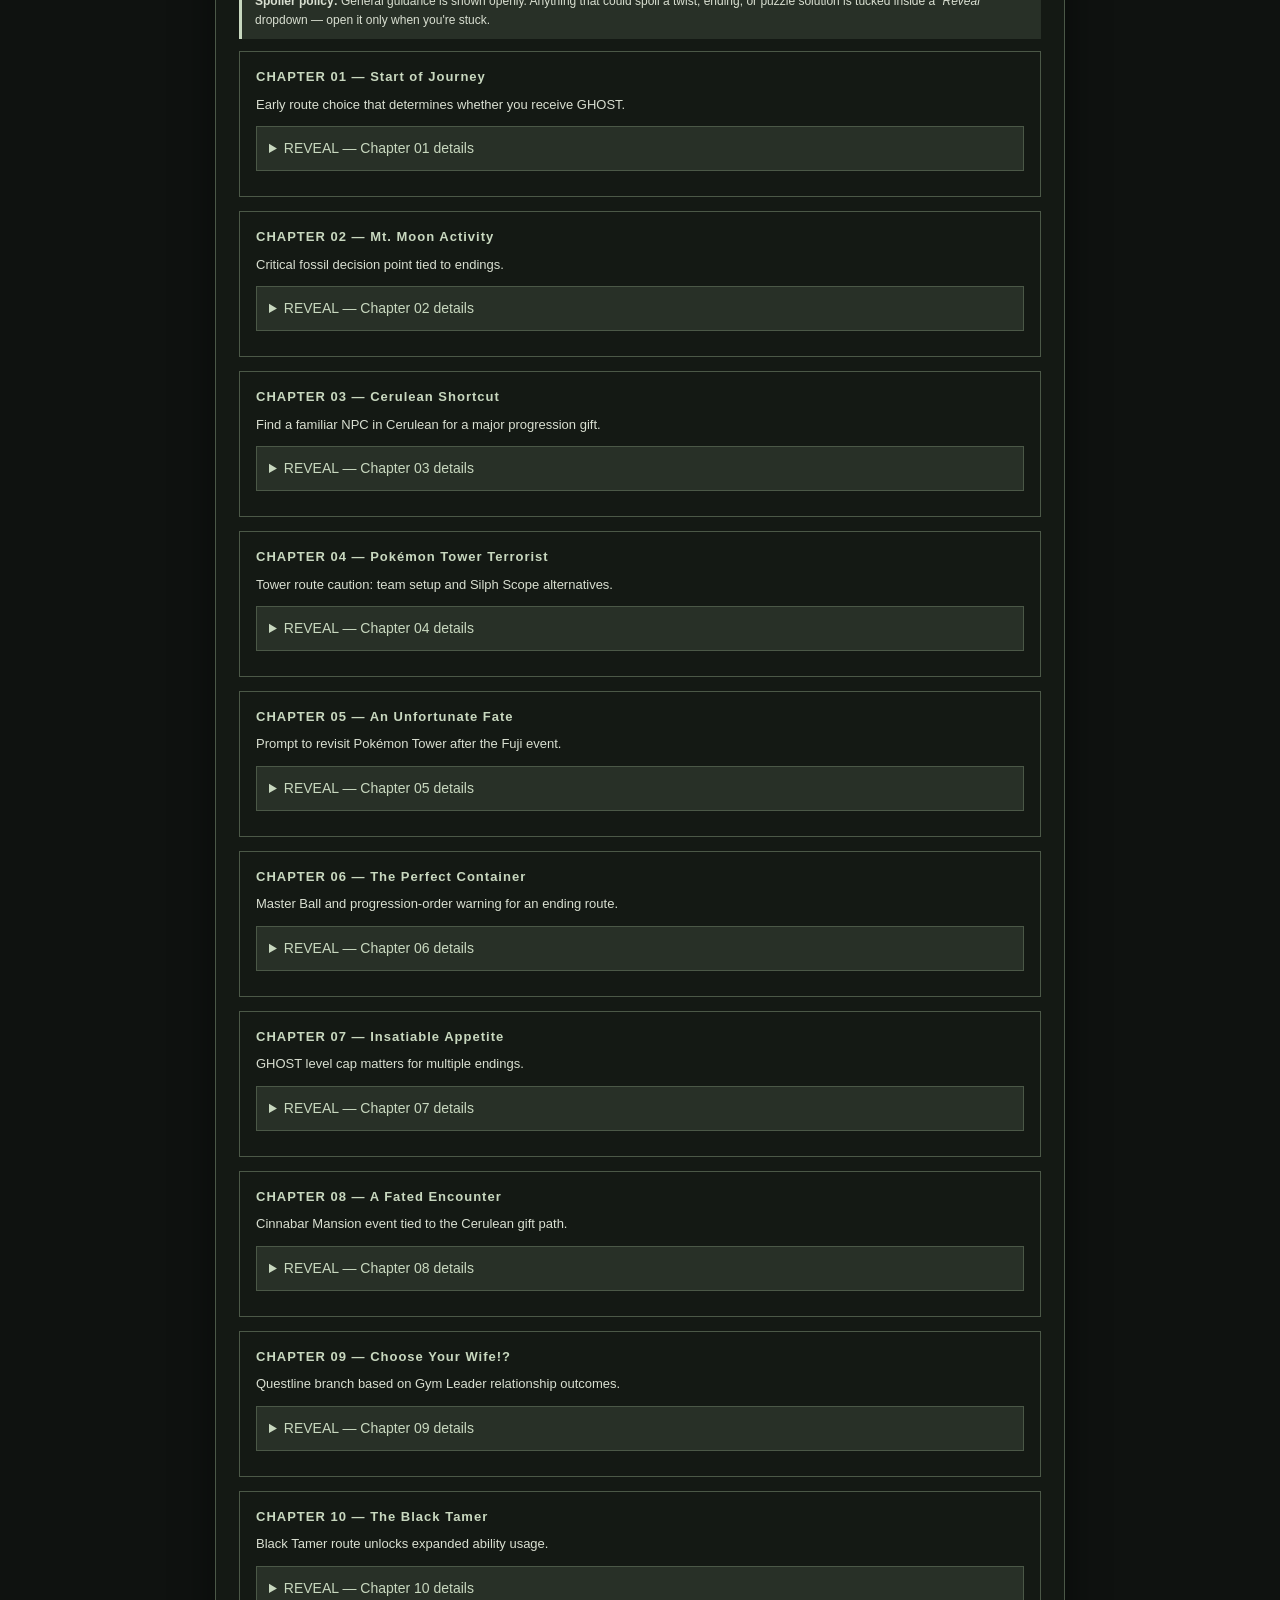
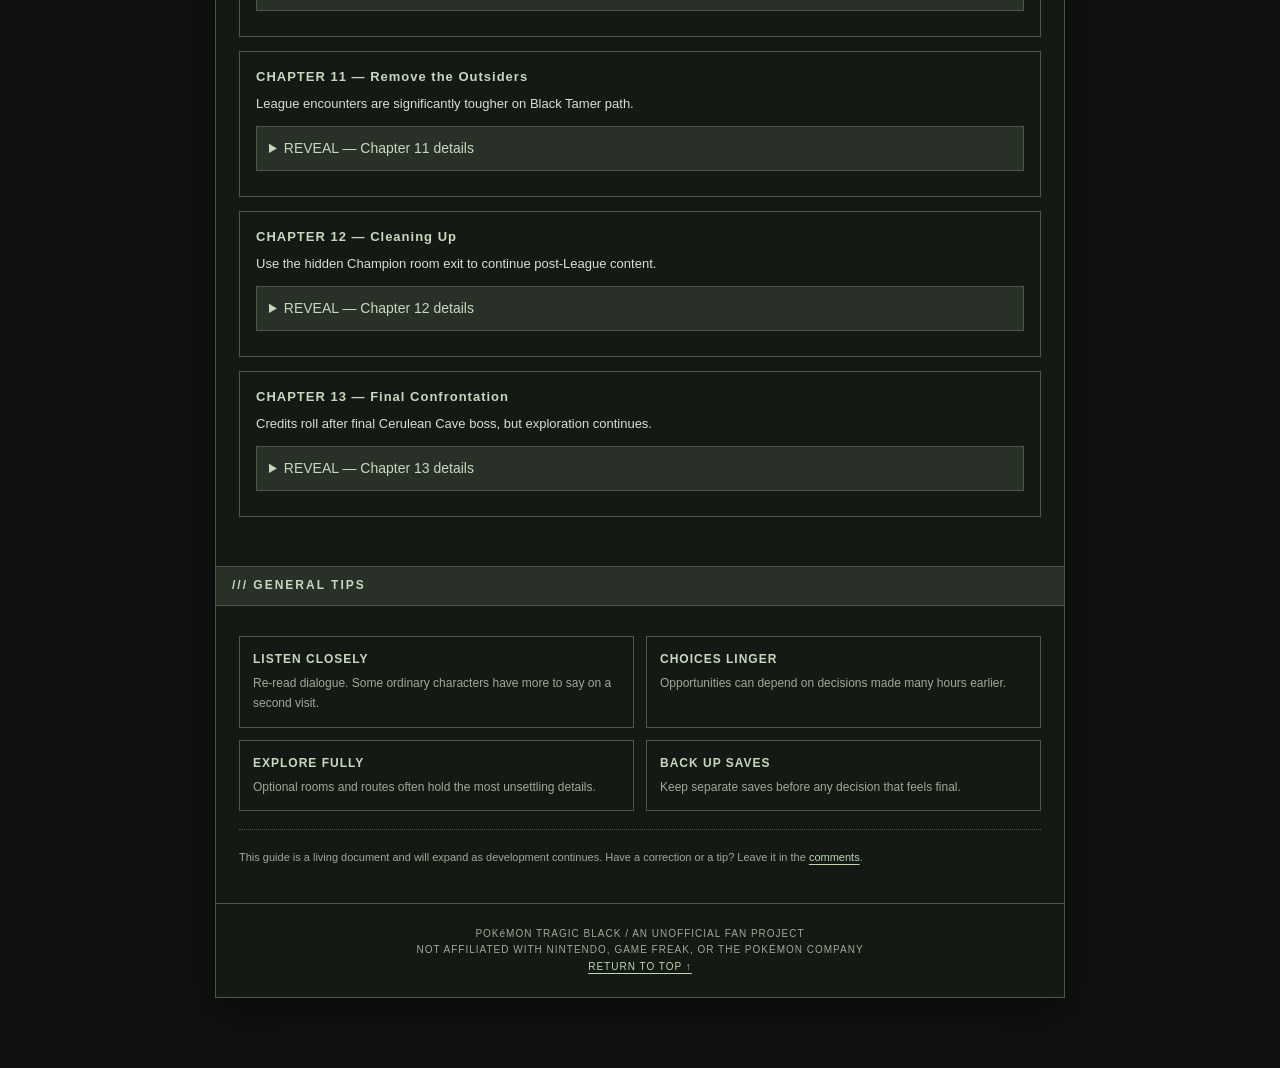
==== commit 002995d3: "Fix guide hero heading subtitle formatting - Add title-sub class to guide heading span so subtitle f" ====
--- a/guide.html
+++ b/guide.html
@@ -47,7 +47,7 @@
     <div id="main">
       <header class="hero">
         <div class="eyebrow">OFFICIAL FIELD GUIDE</div>
-        <h1>WALKTHROUGH<span>A GUIDE FOR LOST TRAINERS</span></h1>
+        <h1>WALKTHROUGH<span class="title-sub">A GUIDE FOR LOST TRAINERS</span></h1>
         <p>Chapter notes, tips, and gentle hints. This guide stays spoiler-light by default — endings and major puzzle solutions are hidden behind clearly-marked reveals.</p>
       </header>
 
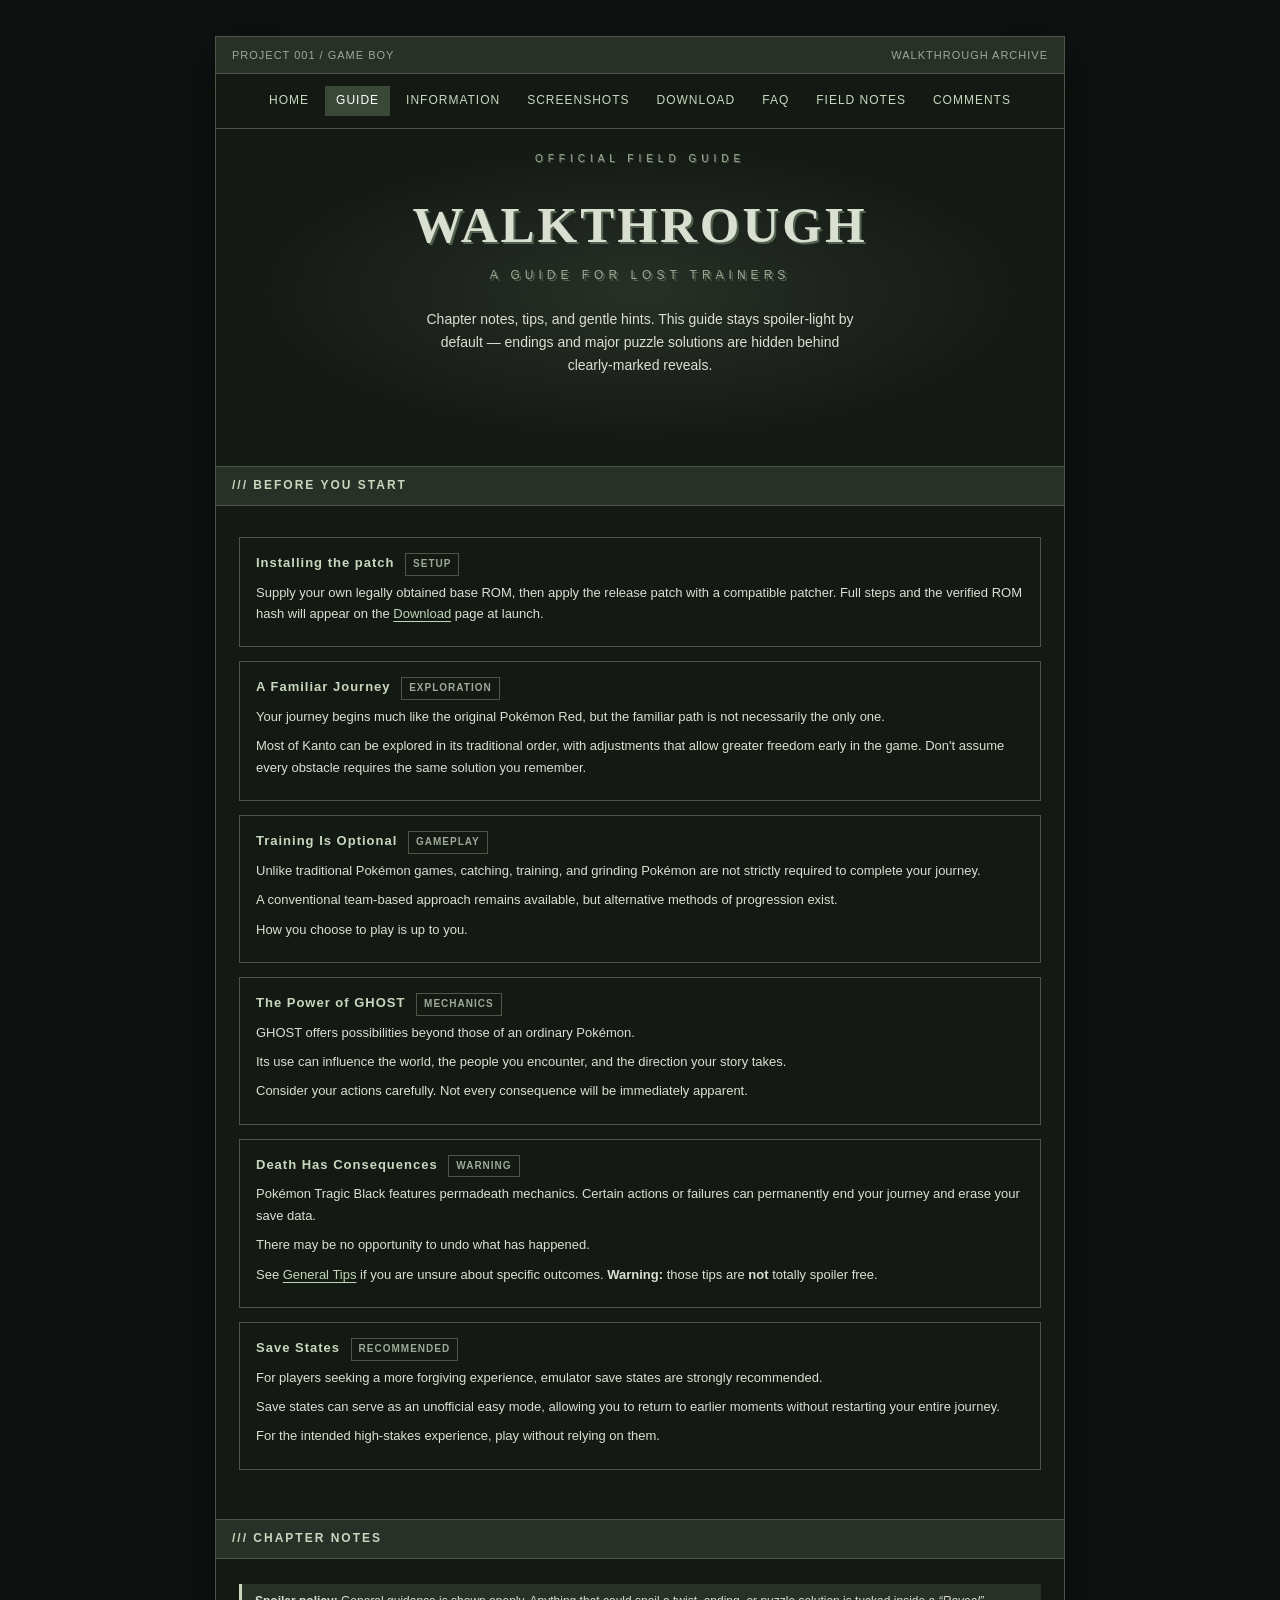
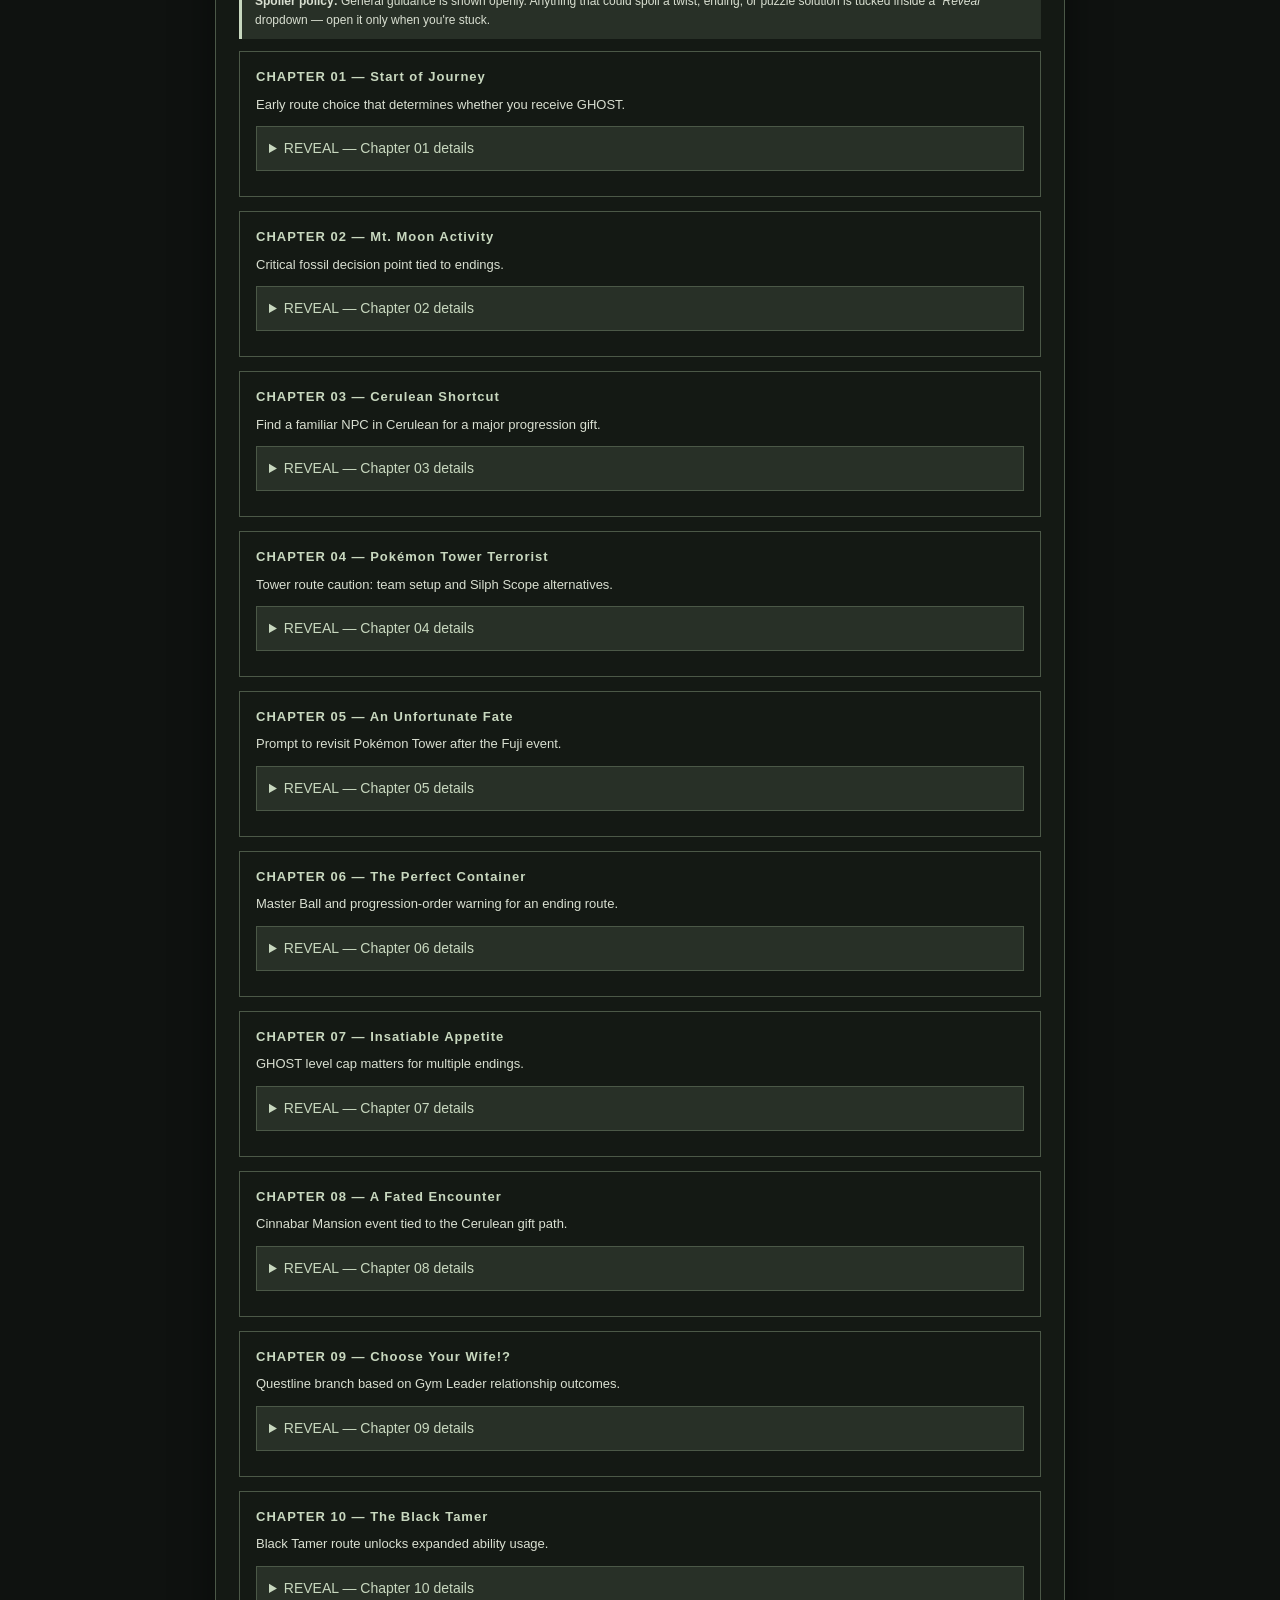
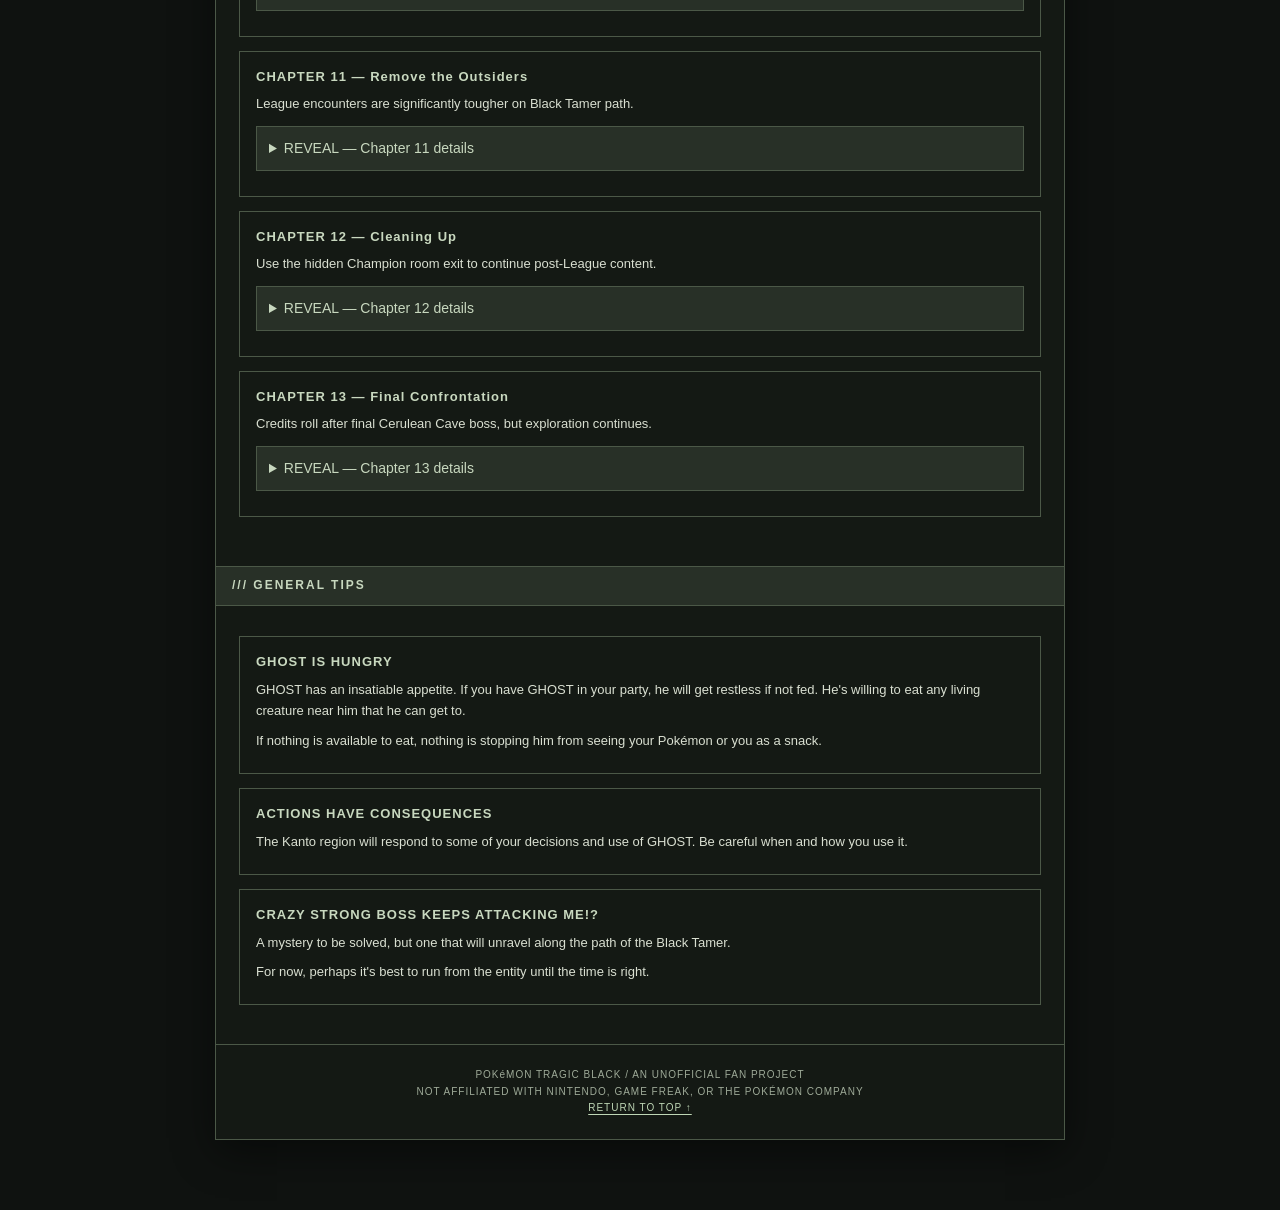
==== commit 1220fec5: "Replace General Tips content in guide - Replace prior general tips cards with new GHOST-focused guid" ====
--- a/guide.html
+++ b/guide.html
@@ -206,14 +206,20 @@
       <section id="tips" aria-labelledby="tips-h">
         <h2 class="section-heading" id="tips-h">/// GENERAL TIPS</h2>
         <div class="content">
-          <div class="archive">
-            <div class="note"><h3>LISTEN CLOSELY</h3><p>Re-read dialogue. Some ordinary characters have more to say on a second visit.</p></div>
-            <div class="note"><h3>CHOICES LINGER</h3><p>Opportunities can depend on decisions made many hours earlier.</p></div>
-            <div class="note"><h3>EXPLORE FULLY</h3><p>Optional rooms and routes often hold the most unsettling details.</p></div>
-            <div class="note"><h3>BACK UP SAVES</h3><p>Keep separate saves before any decision that feels final.</p></div>
-          </div>
-          <hr class="sep">
-          <p class="micro">This guide is a living document and will expand as development continues. Have a correction or a tip? Leave it in the <a href="index.html#comments">comments</a>.</p>
+          <div class="guide-step">
+            <h3>GHOST IS HUNGRY</h3>
+            <p>GHOST has an insatiable appetite. If you have GHOST in your party, he will get restless if not fed. He's willing to eat any living creature near him that he can get to.</p>
+            <p>If nothing is available to eat, nothing is stopping him from seeing your Pokémon or you as a snack.</p>
+          </div>
+          <div class="guide-step">
+            <h3>ACTIONS HAVE CONSEQUENCES</h3>
+            <p>The Kanto region will respond to some of your decisions and use of GHOST. Be careful when and how you use it.</p>
+          </div>
+          <div class="guide-step">
+            <h3>CRAZY STRONG BOSS KEEPS ATTACKING ME!?</h3>
+            <p>A mystery to be solved, but one that will unravel along the path of the Black Tamer.</p>
+            <p>For now, perhaps it's best to run from the entity until the time is right.</p>
+          </div>
         </div>
       </section>
     </div>
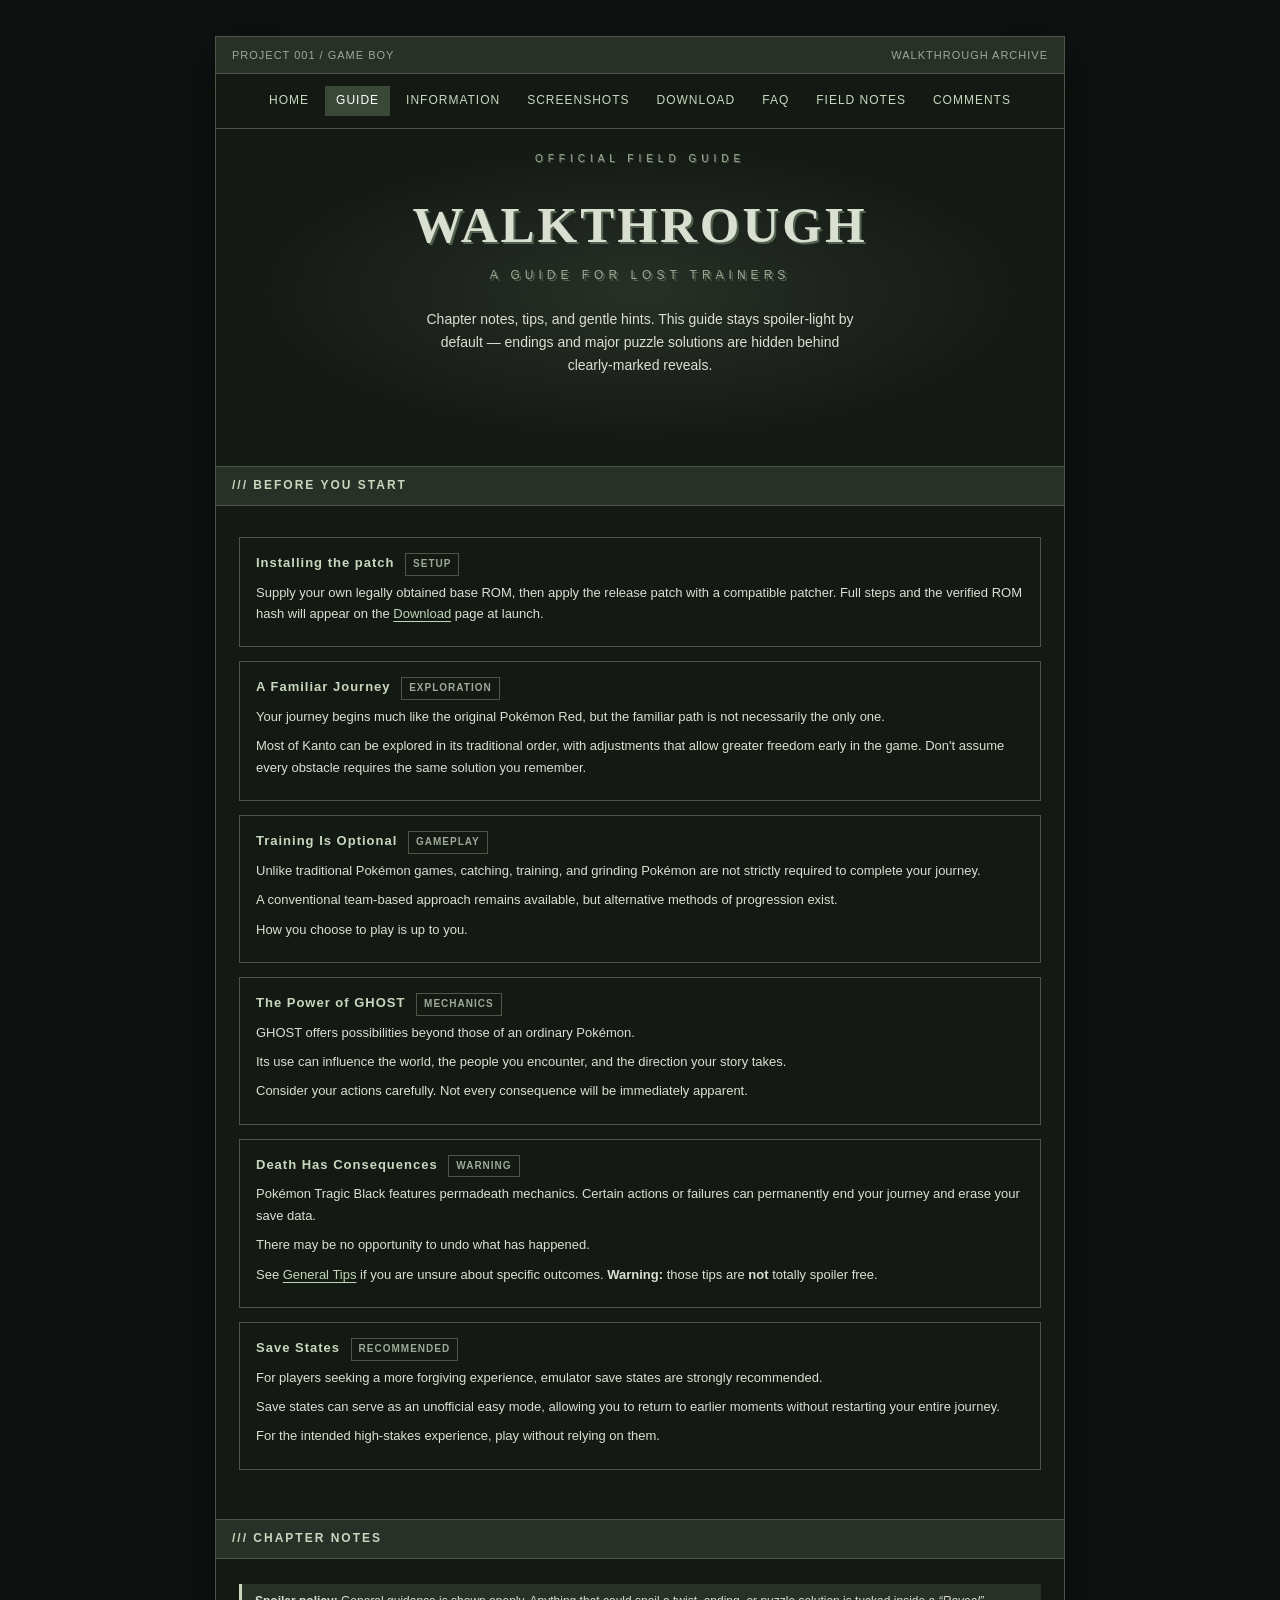
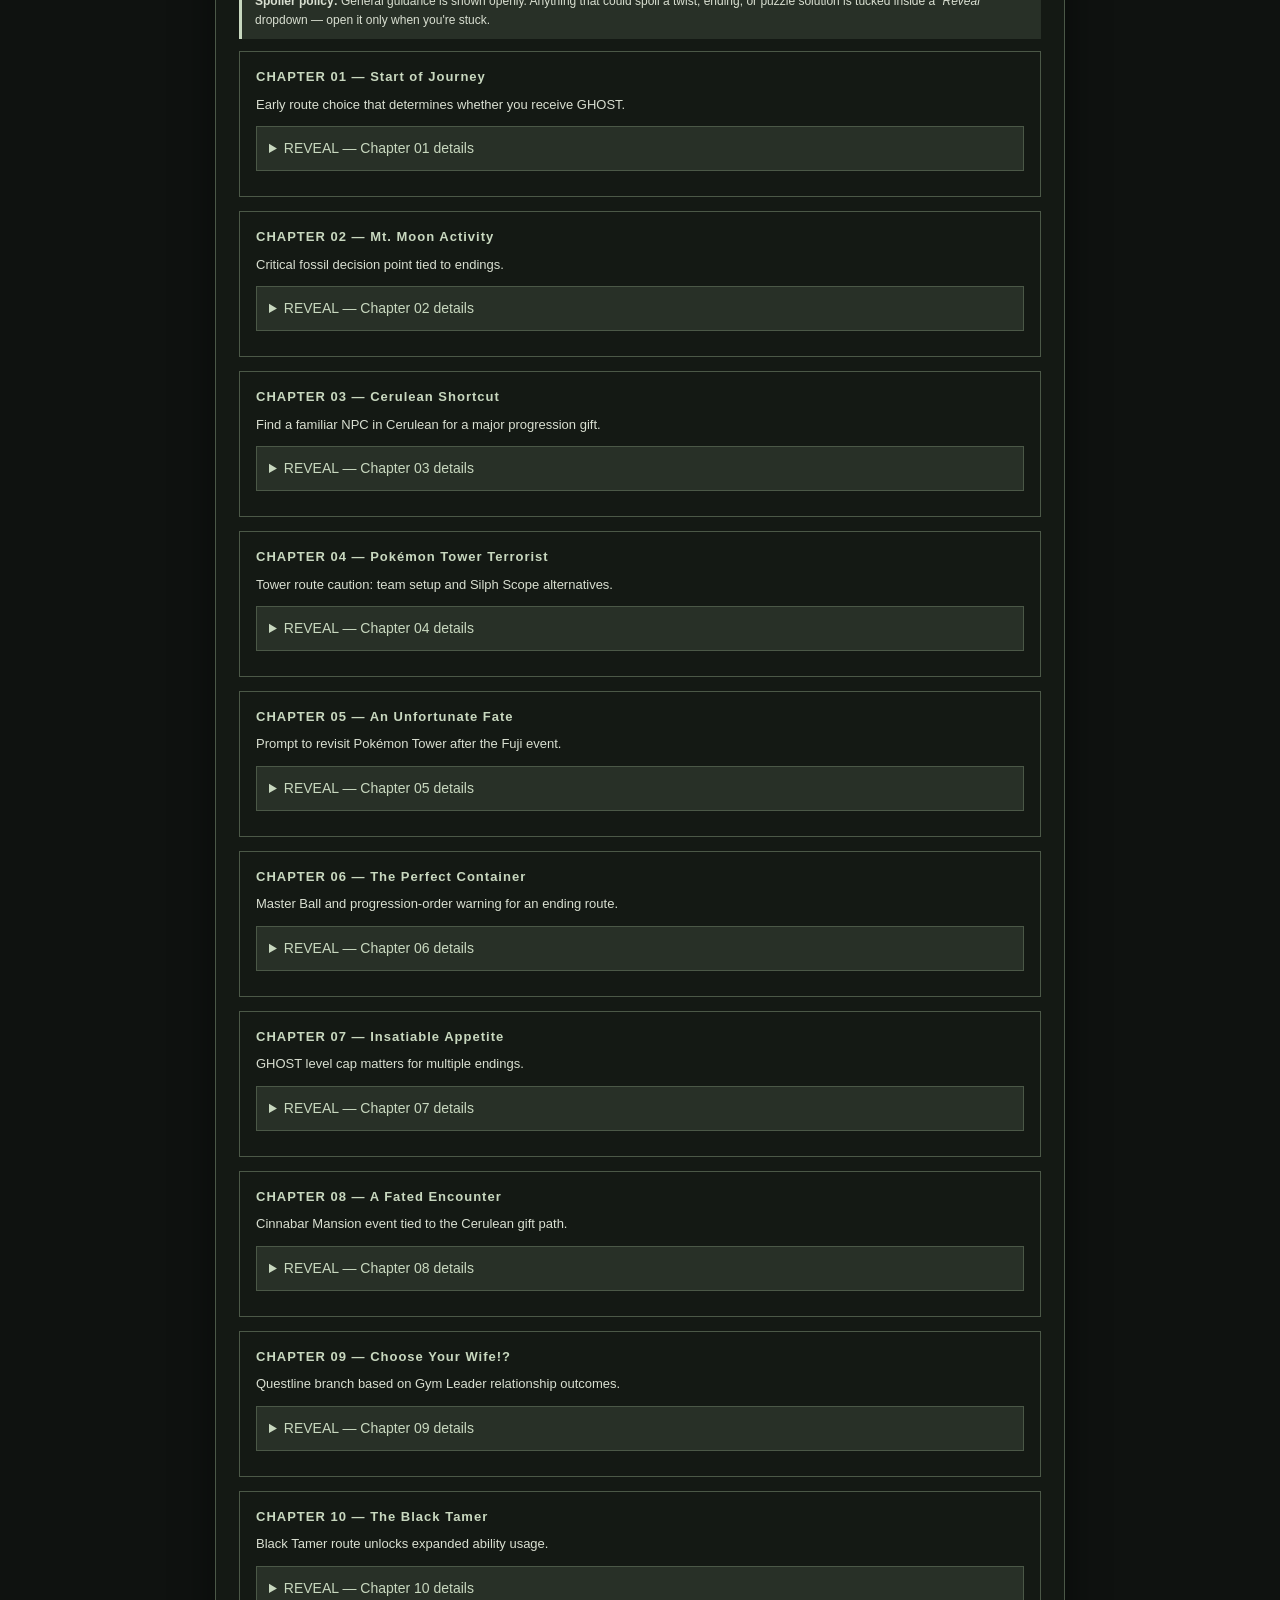
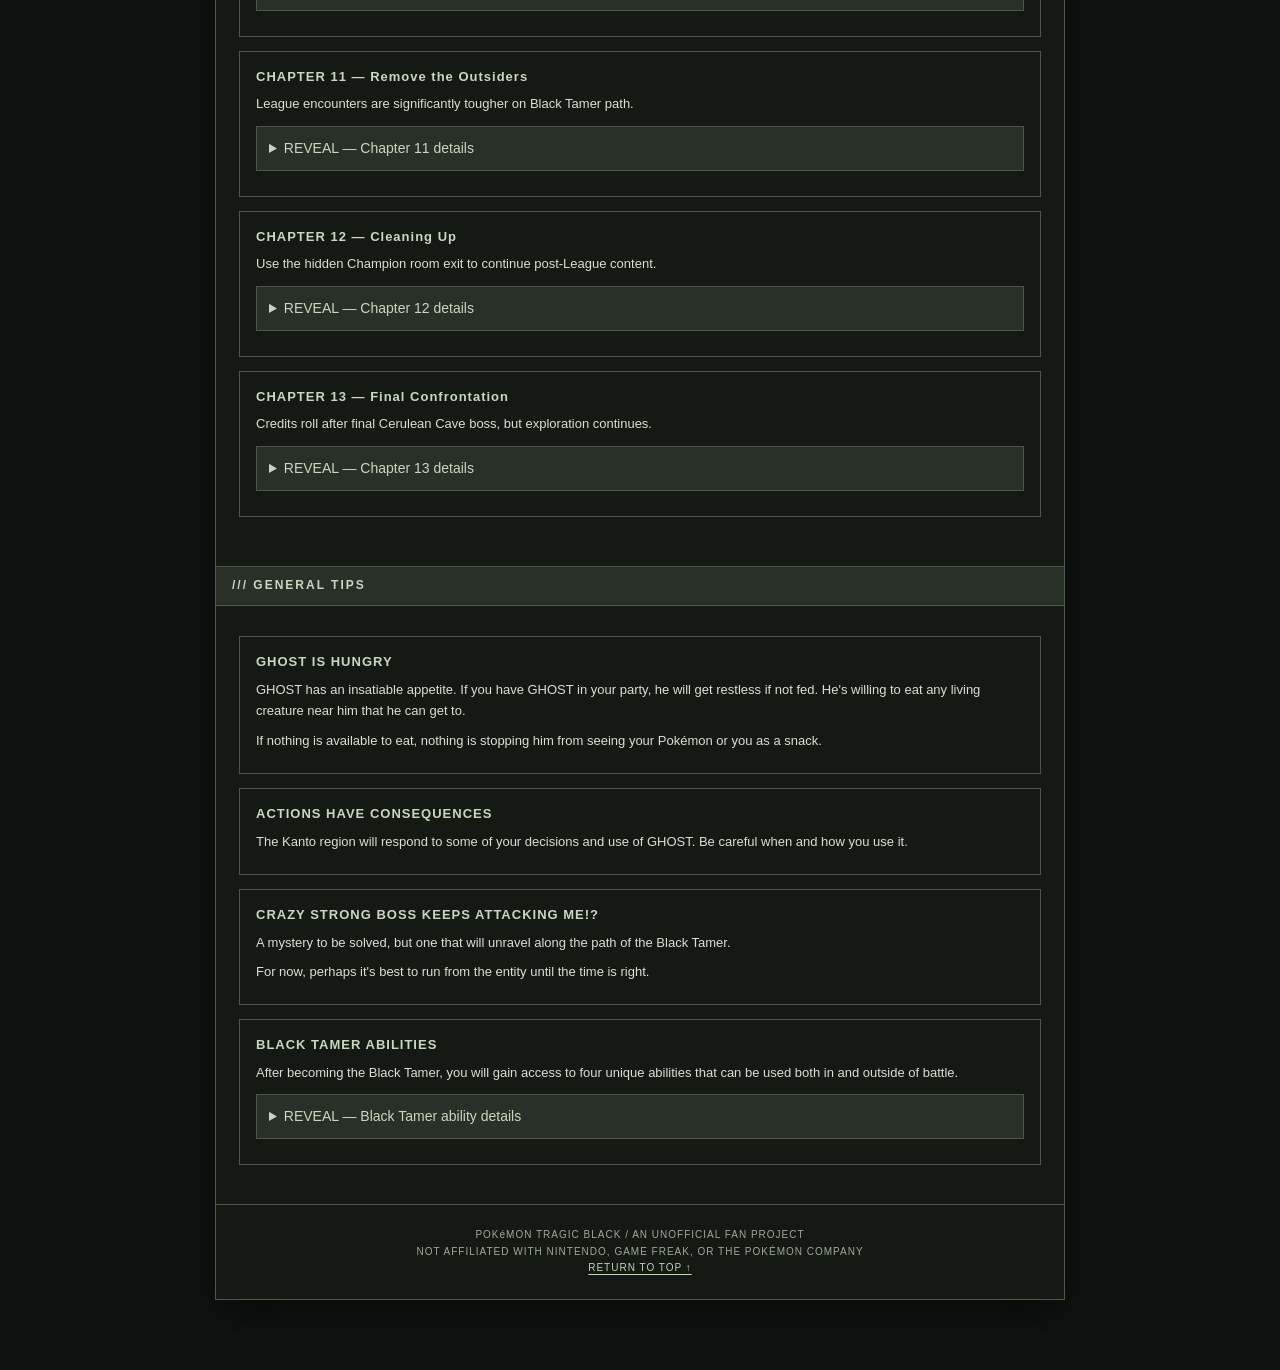
==== commit 0b41ceb4: "Add Black Tamer abilities tip with spoiler details - Add new General Tips item for Black Tamer abili" ====
--- a/guide.html
+++ b/guide.html
@@ -220,6 +220,26 @@
             <p>A mystery to be solved, but one that will unravel along the path of the Black Tamer.</p>
             <p>For now, perhaps it's best to run from the entity until the time is right.</p>
           </div>
+          <div class="guide-step">
+            <h3>BLACK TAMER ABILITIES</h3>
+            <p>After becoming the Black Tamer, you will gain access to four unique abilities that can be used both in and outside of battle.</p>
+            <details class="spoiler">
+              <summary>REVEAL — Black Tamer ability details</summary>
+              <p><strong>CURSE</strong></p>
+              <p>Curse functions relatively the same as GHOST's Curse, with the key difference that it can also be used outside of battle and is the only way for BLACK to gain experience.</p>
+              <p>During battle, you may consume an enemy Pokémon, or you can choose to consume one of the Pokémon in your own party.</p>
+              <p><strong>METAMORPHOSIS</strong></p>
+              <p>Metamorphosis allows you to ensnare both Pokémon and Trainer NPCs.</p>
+              <p>When used on a Pokémon, it will transform them into a BLACK thrall and capture them. They will then be added to your party or sent to the PC Box.</p>
+              <p>When used on an NPC, they will be transformed into a random, previously unseen Pokémon from your Pokédex, with randomized stats and moves, and added to your party.</p>
+              <p><strong>GHOST WALK</strong></p>
+              <p>In battle, this move functions similarly to Fly or Dig. It is also BLACK's only direct damaging move that causes opponents to faint rather than consume them. Its power scales with BLACK's level.</p>
+              <p>Outside of battle, Ghost Walk can disable random encounters and allow you to pass through certain obstacles, such as boulders and bushes.</p>
+              <p><strong>DAMNATION</strong></p>
+              <p>This move essentially allows you to instantly win an entire battle.</p>
+              <p>Think Exodia.</p>
+            </details>
+          </div>
         </div>
       </section>
     </div>
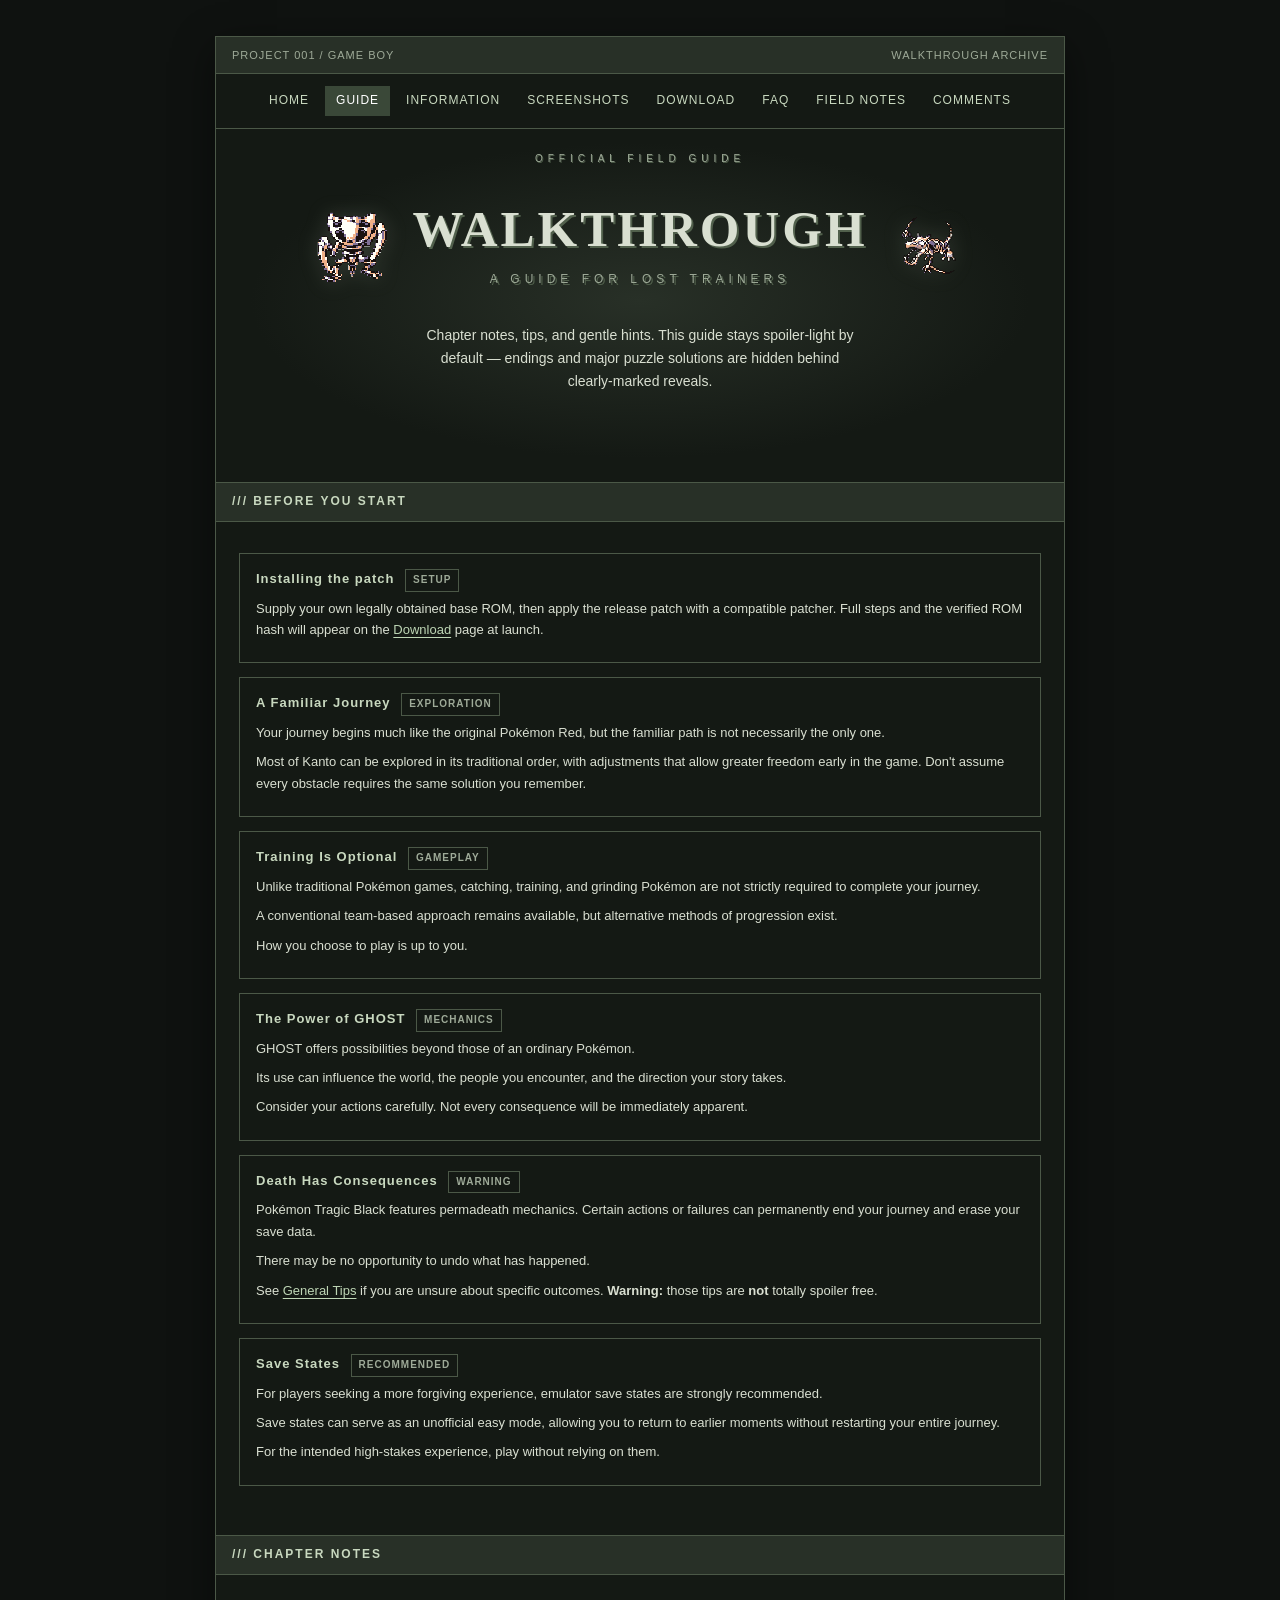
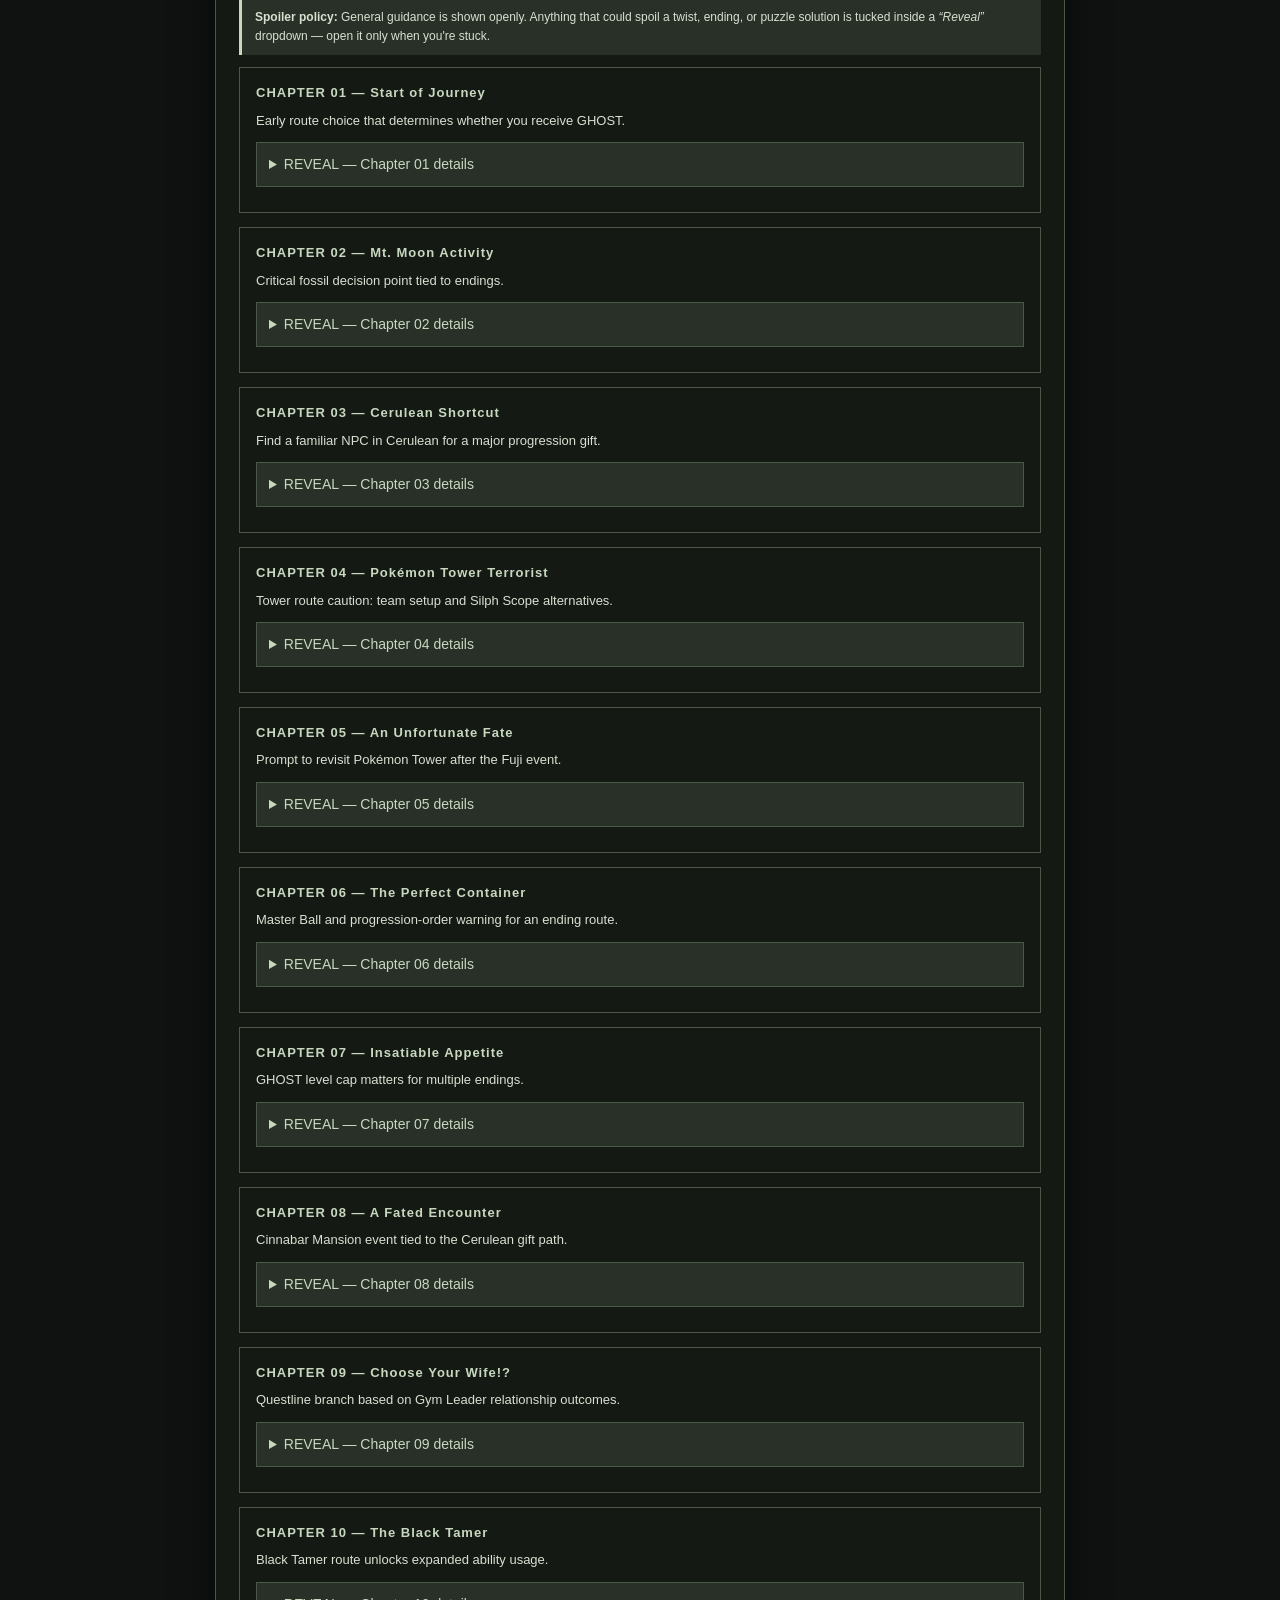
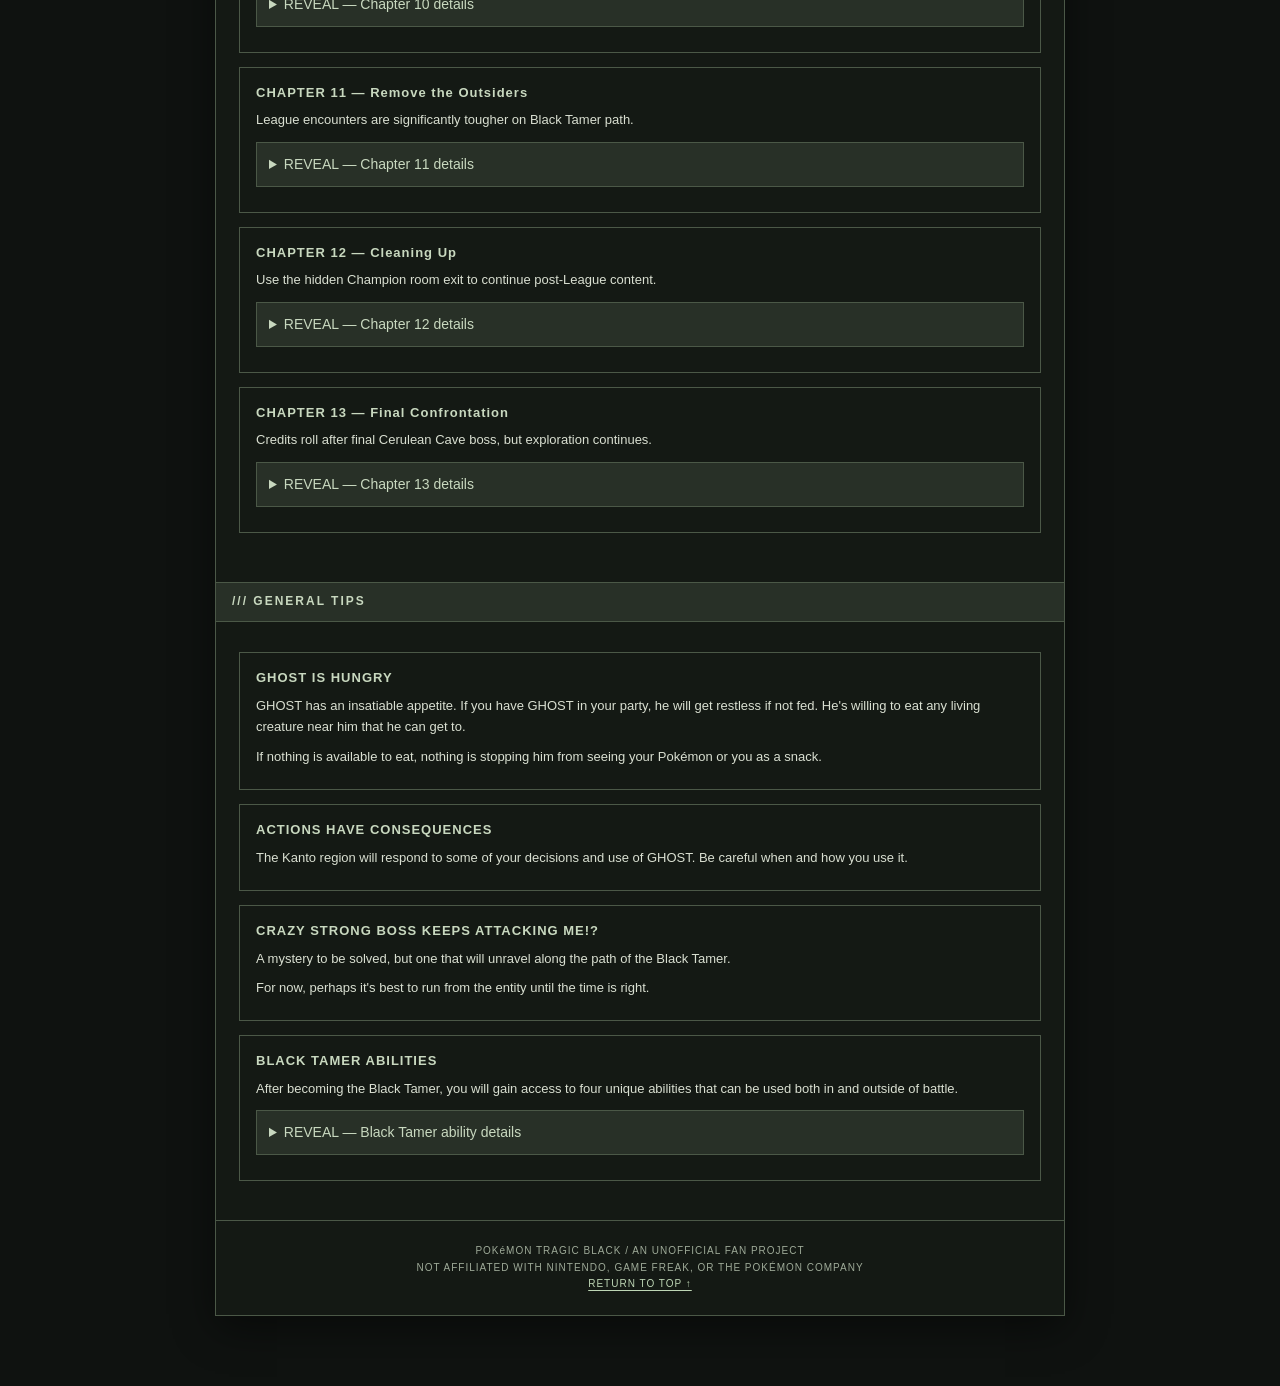
==== commit 8e5086e5: "Add decorative side sprites to guide hero banner - Add left and right decorative images around guide" ====
--- a/guide.html
+++ b/guide.html
@@ -47,7 +47,11 @@
     <div id="main">
       <header class="hero">
         <div class="eyebrow">OFFICIAL FIELD GUIDE</div>
-        <h1>WALKTHROUGH<span class="title-sub">A GUIDE FOR LOST TRAINERS</span></h1>
+        <div class="guide-title-row">
+          <img class="guide-deco guide-deco-left" src="assets/img/guide-left.png" alt="" width="200" height="200" decoding="async">
+          <h1>WALKTHROUGH<span class="title-sub">A GUIDE FOR LOST TRAINERS</span></h1>
+          <img class="guide-deco guide-deco-right" src="assets/img/guide-right.webp" alt="" width="425" height="425" decoding="async">
+        </div>
         <p>Chapter notes, tips, and gentle hints. This guide stays spoiler-light by default — endings and major puzzle solutions are hidden behind clearly-marked reveals.</p>
       </header>
 
--- a/css/styles.css
+++ b/css/styles.css
@@ -208,6 +208,25 @@
 
 .hero p { margin: 26px auto 24px; max-width: 440px; color: var(--text); }
 
+.guide-title-row {
+  width: min(720px, 100%);
+  margin: 4px auto 0;
+  display: flex;
+  align-items: center;
+  justify-content: center;
+  gap: 16px;
+}
+
+.guide-title-row h1 { margin: 4px 0 12px; }
+
+.guide-deco {
+  width: 86px;
+  height: auto;
+  image-rendering: pixelated;
+  filter: drop-shadow(0 0 10px #becab42b);
+  flex: 0 0 auto;
+}
+
 .cta {
   display: inline-block;
   background: var(--accent-strong);
@@ -367,6 +386,8 @@
     top: 8px;
     letter-spacing: 3px;
   }
+  .guide-title-row { gap: 10px; margin-top: 0; }
+  .guide-deco { width: 64px; }
   .hero-media {
     --shot-gap: 71px;
     --shot-up: 16px;
@@ -391,6 +412,7 @@
 }
 
 @media (max-width: 380px) {
+  .guide-deco { width: 52px; }
   .hero-mini-shot { display: none; }
   .hero-strip { width: auto; }
   .hero-media {
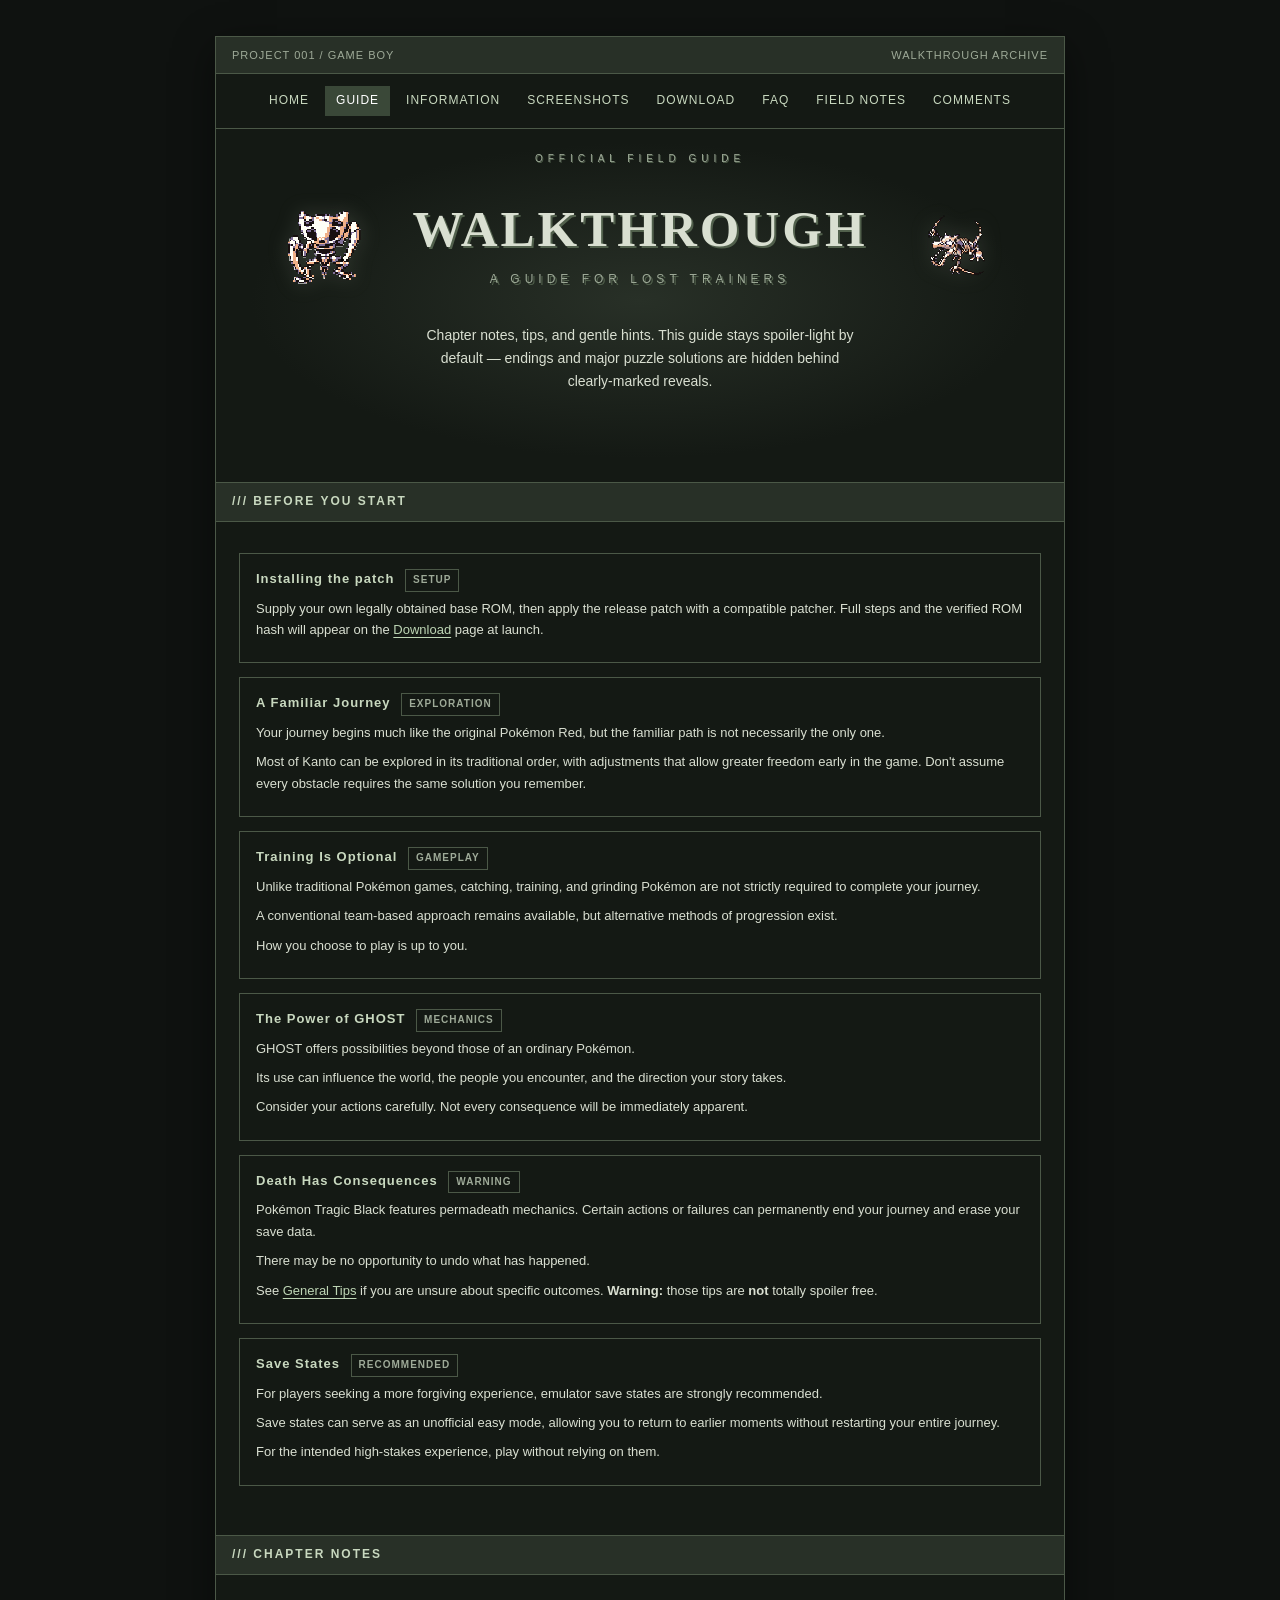
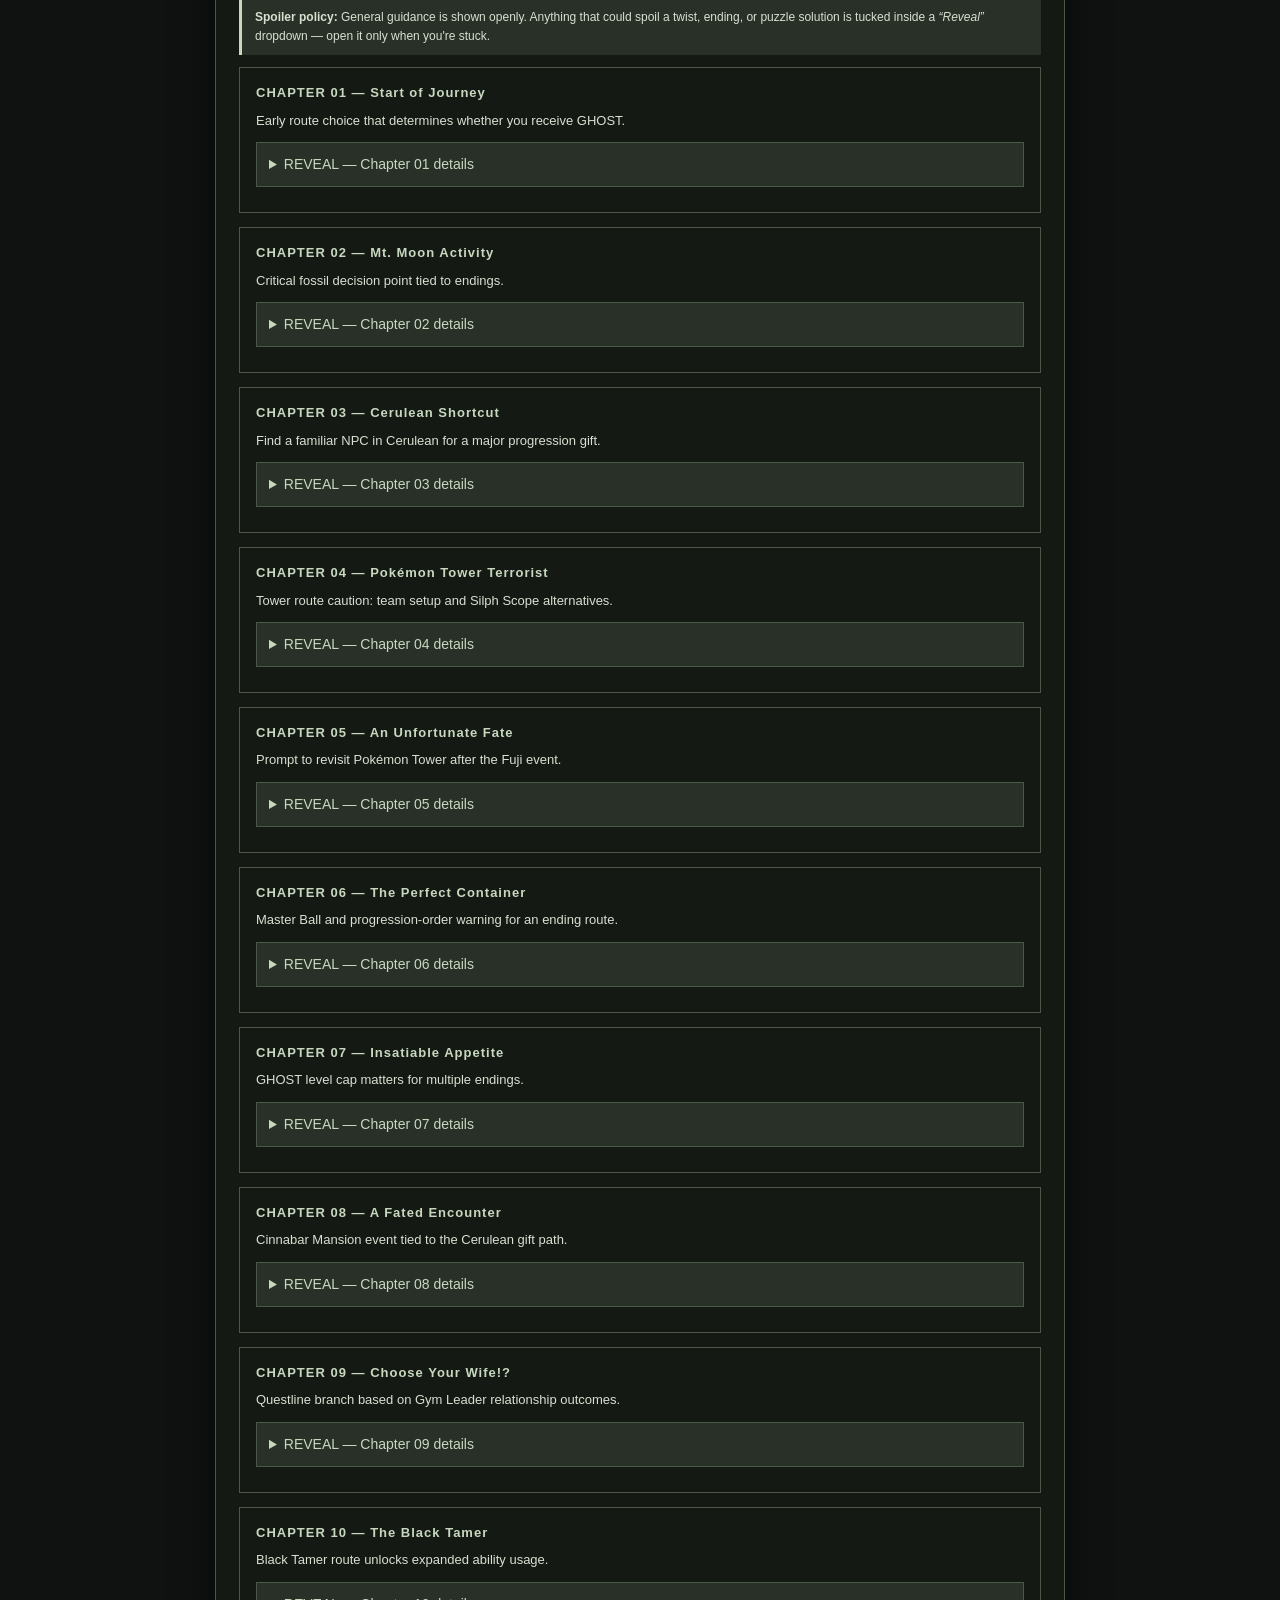
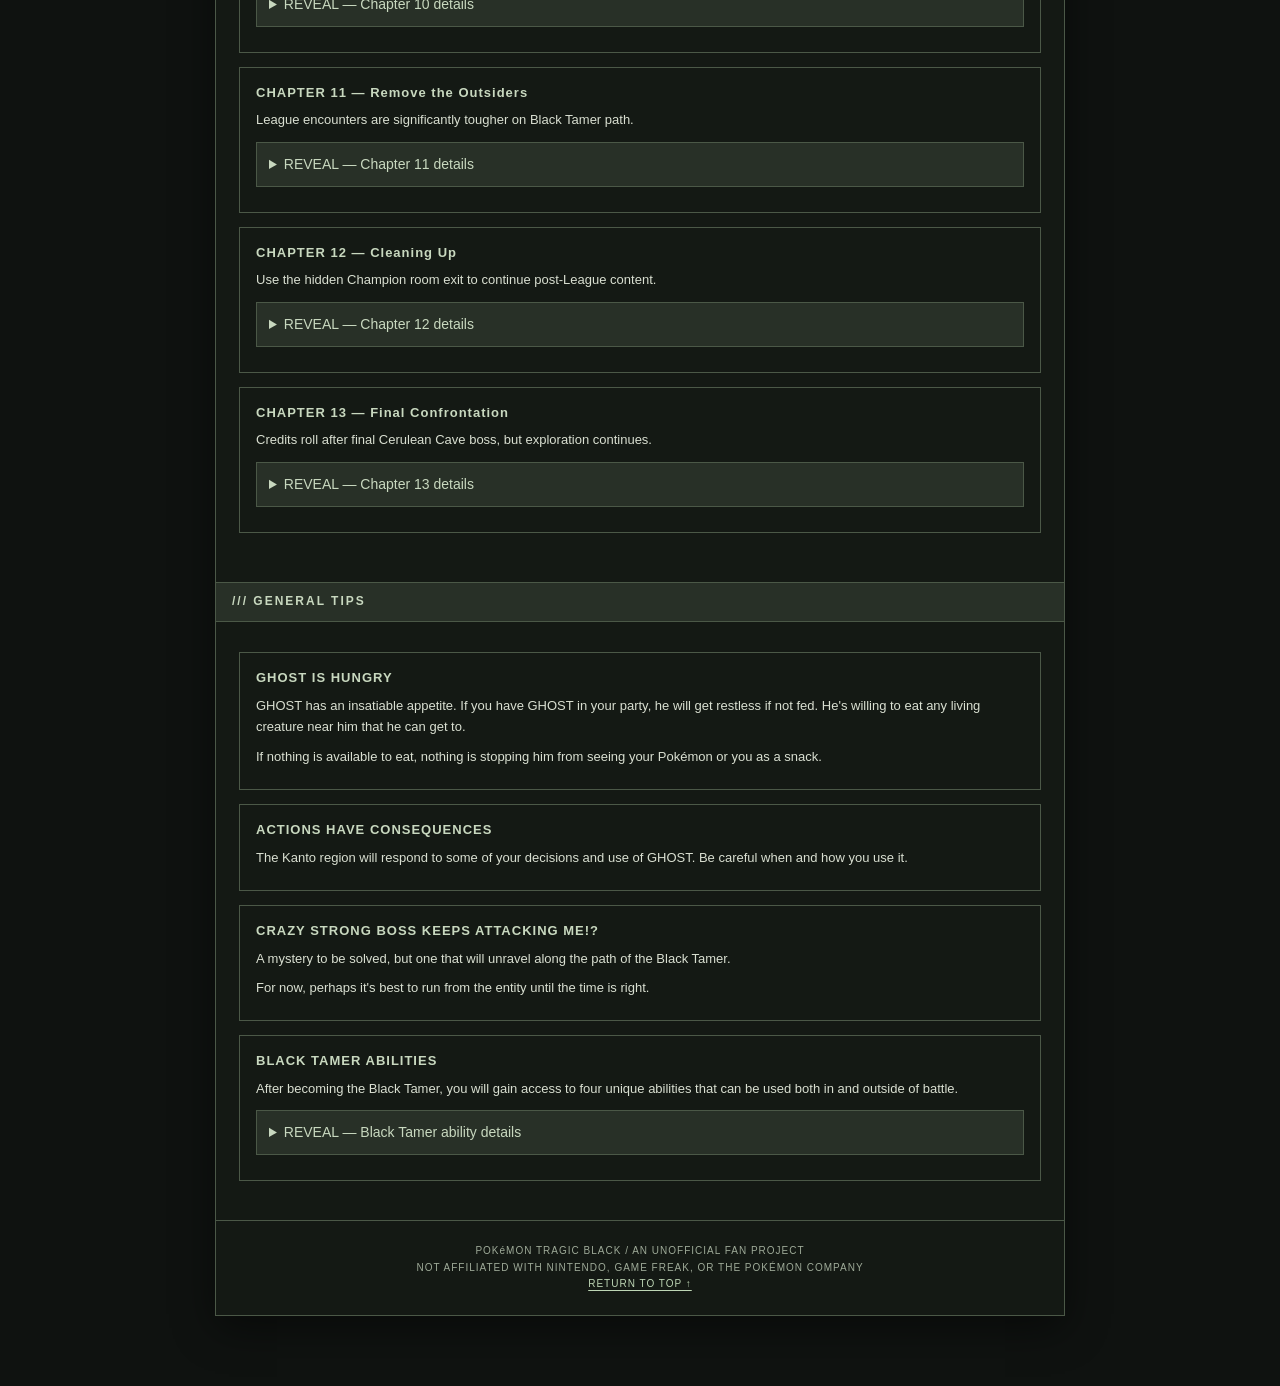
==== commit 793503ee: "Use ghost sprite favicon and fix guide mobile title alignment - Switch browser favicon to front-page" ====
--- a/guide.html
+++ b/guide.html
@@ -21,7 +21,7 @@
   <meta name="twitter:description" content="Walkthrough and guide for Pokémon Tragic Black.">
   <meta name="twitter:image" content="https://gh0stdigital.github.io/PokemonTragicBlackSite/assets/og-image.png">
 
-  <link rel="icon" href="assets/favicon.svg" type="image/svg+xml">
+  <link rel="icon" href="assets/img/ghost.webp" type="image/webp">
   <link rel="stylesheet" href="css/styles.css">
 </head>
 <body>
--- a/css/styles.css
+++ b/css/styles.css
@@ -211,16 +211,20 @@
 .guide-title-row {
   width: min(720px, 100%);
   margin: 4px auto 0;
-  display: flex;
+  display: grid;
+  grid-template-columns: auto minmax(0, 1fr) auto;
   align-items: center;
-  justify-content: center;
-  gap: 16px;
-}
-
-.guide-title-row h1 { margin: 4px 0 12px; }
+  justify-items: center;
+  column-gap: 12px;
+}
+
+.guide-title-row h1 {
+  margin: 4px 0 12px;
+  min-width: 0;
+}
 
 .guide-deco {
-  width: 86px;
+  width: 90px;
   height: auto;
   image-rendering: pixelated;
   filter: drop-shadow(0 0 10px #becab42b);
@@ -386,8 +390,16 @@
     top: 8px;
     letter-spacing: 3px;
   }
-  .guide-title-row { gap: 10px; margin-top: 0; }
-  .guide-deco { width: 64px; }
+  .guide-title-row {
+    grid-template-columns: 56px minmax(0, 1fr) 56px;
+    column-gap: 6px;
+    align-items: start;
+    margin-top: 0;
+  }
+  .guide-title-row h1 { margin: 2px 0 10px; line-height: 1.05; }
+  .guide-deco { width: 56px; margin-top: 6px; }
+  .guide-deco-left { justify-self: end; }
+  .guide-deco-right { justify-self: start; }
   .hero-media {
     --shot-gap: 71px;
     --shot-up: 16px;
@@ -412,7 +424,11 @@
 }
 
 @media (max-width: 380px) {
-  .guide-deco { width: 52px; }
+  .guide-title-row {
+    grid-template-columns: 44px minmax(0, 1fr) 44px;
+    column-gap: 4px;
+  }
+  .guide-deco { width: 44px; margin-top: 8px; }
   .hero-mini-shot { display: none; }
   .hero-strip { width: auto; }
   .hero-media {
